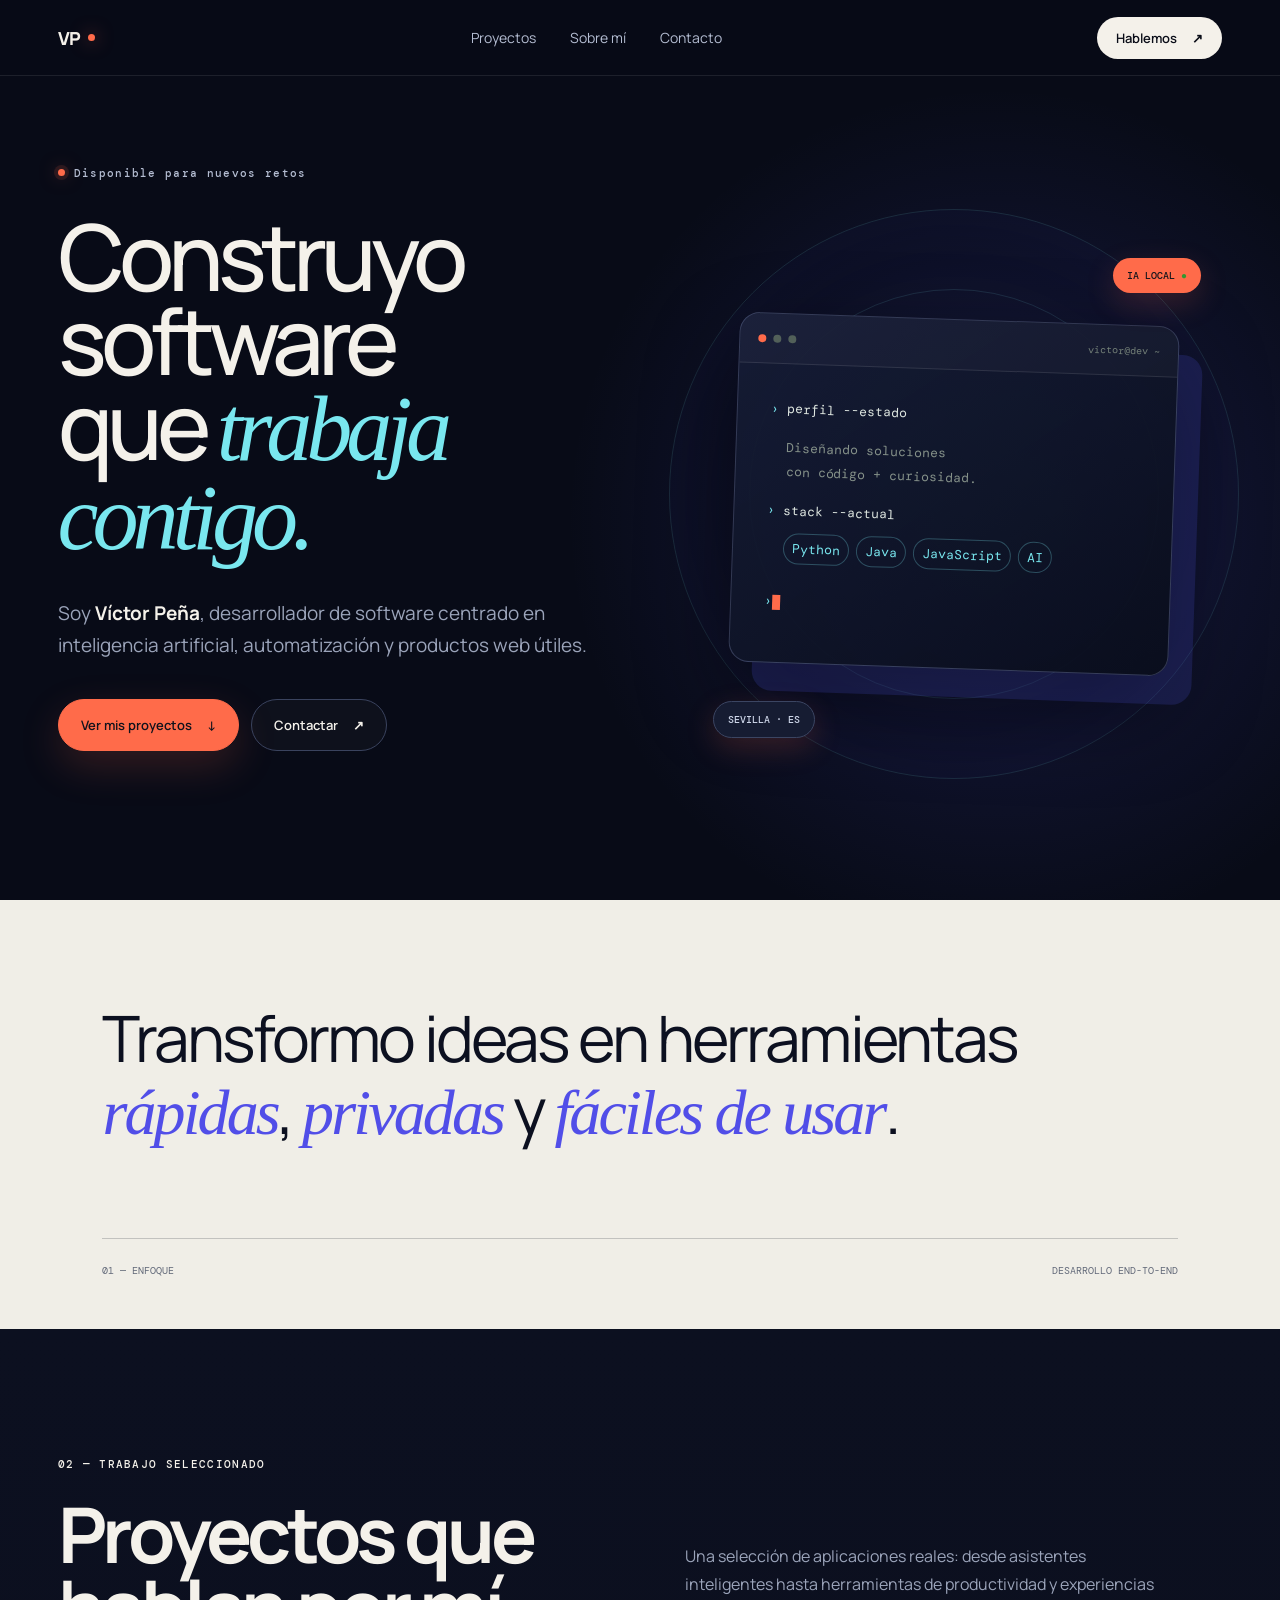
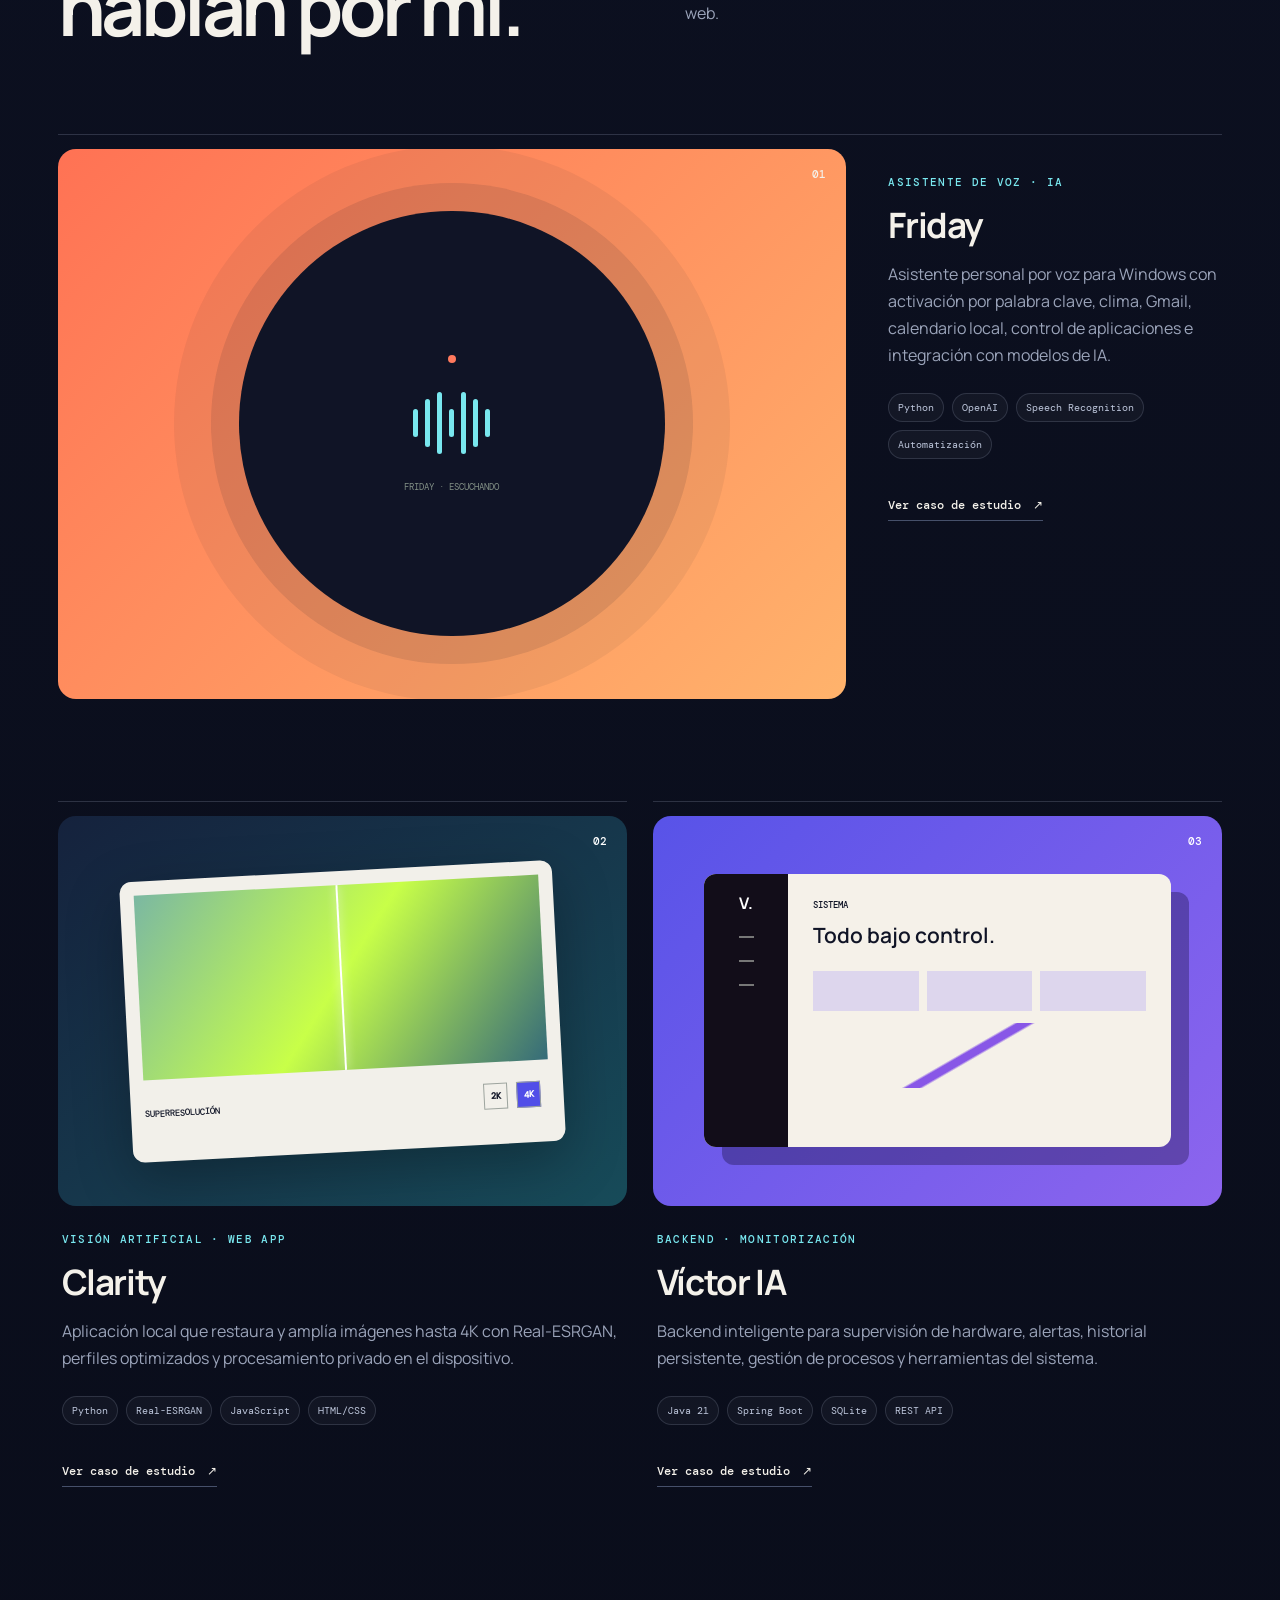
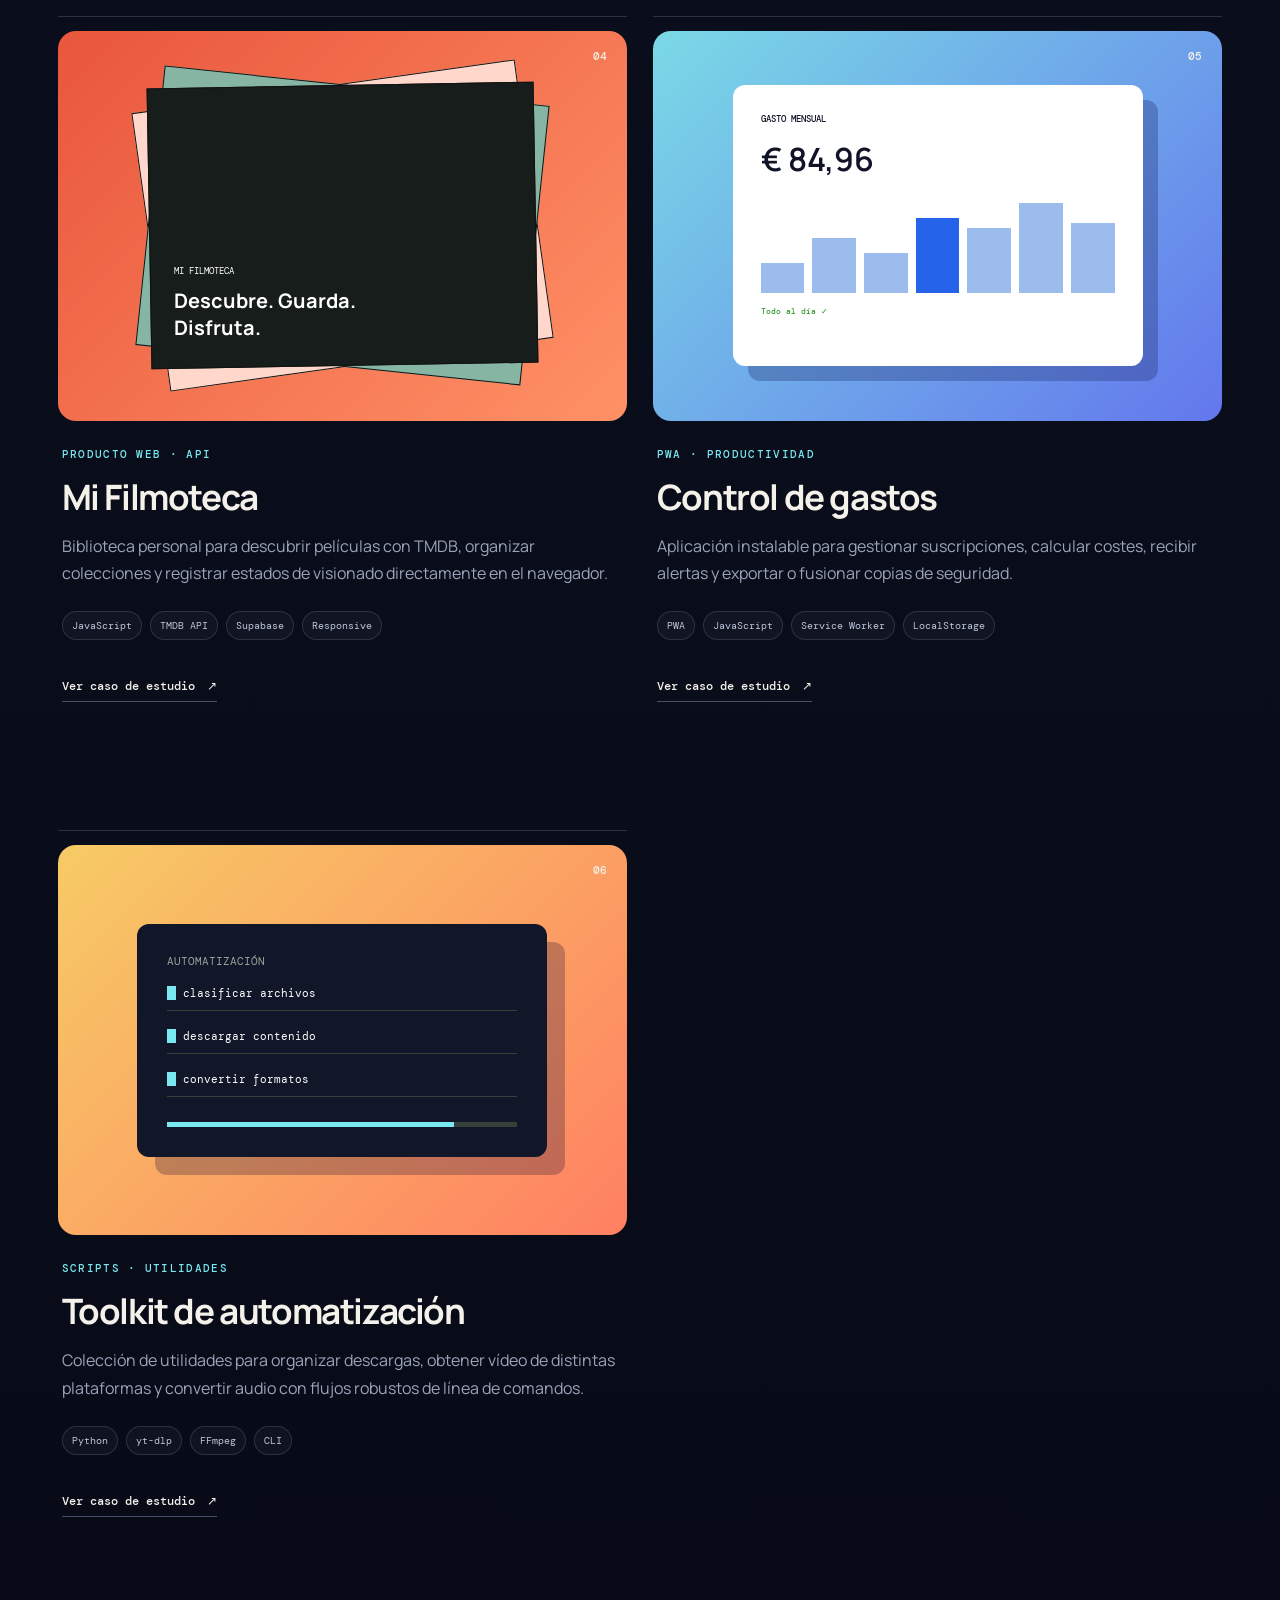
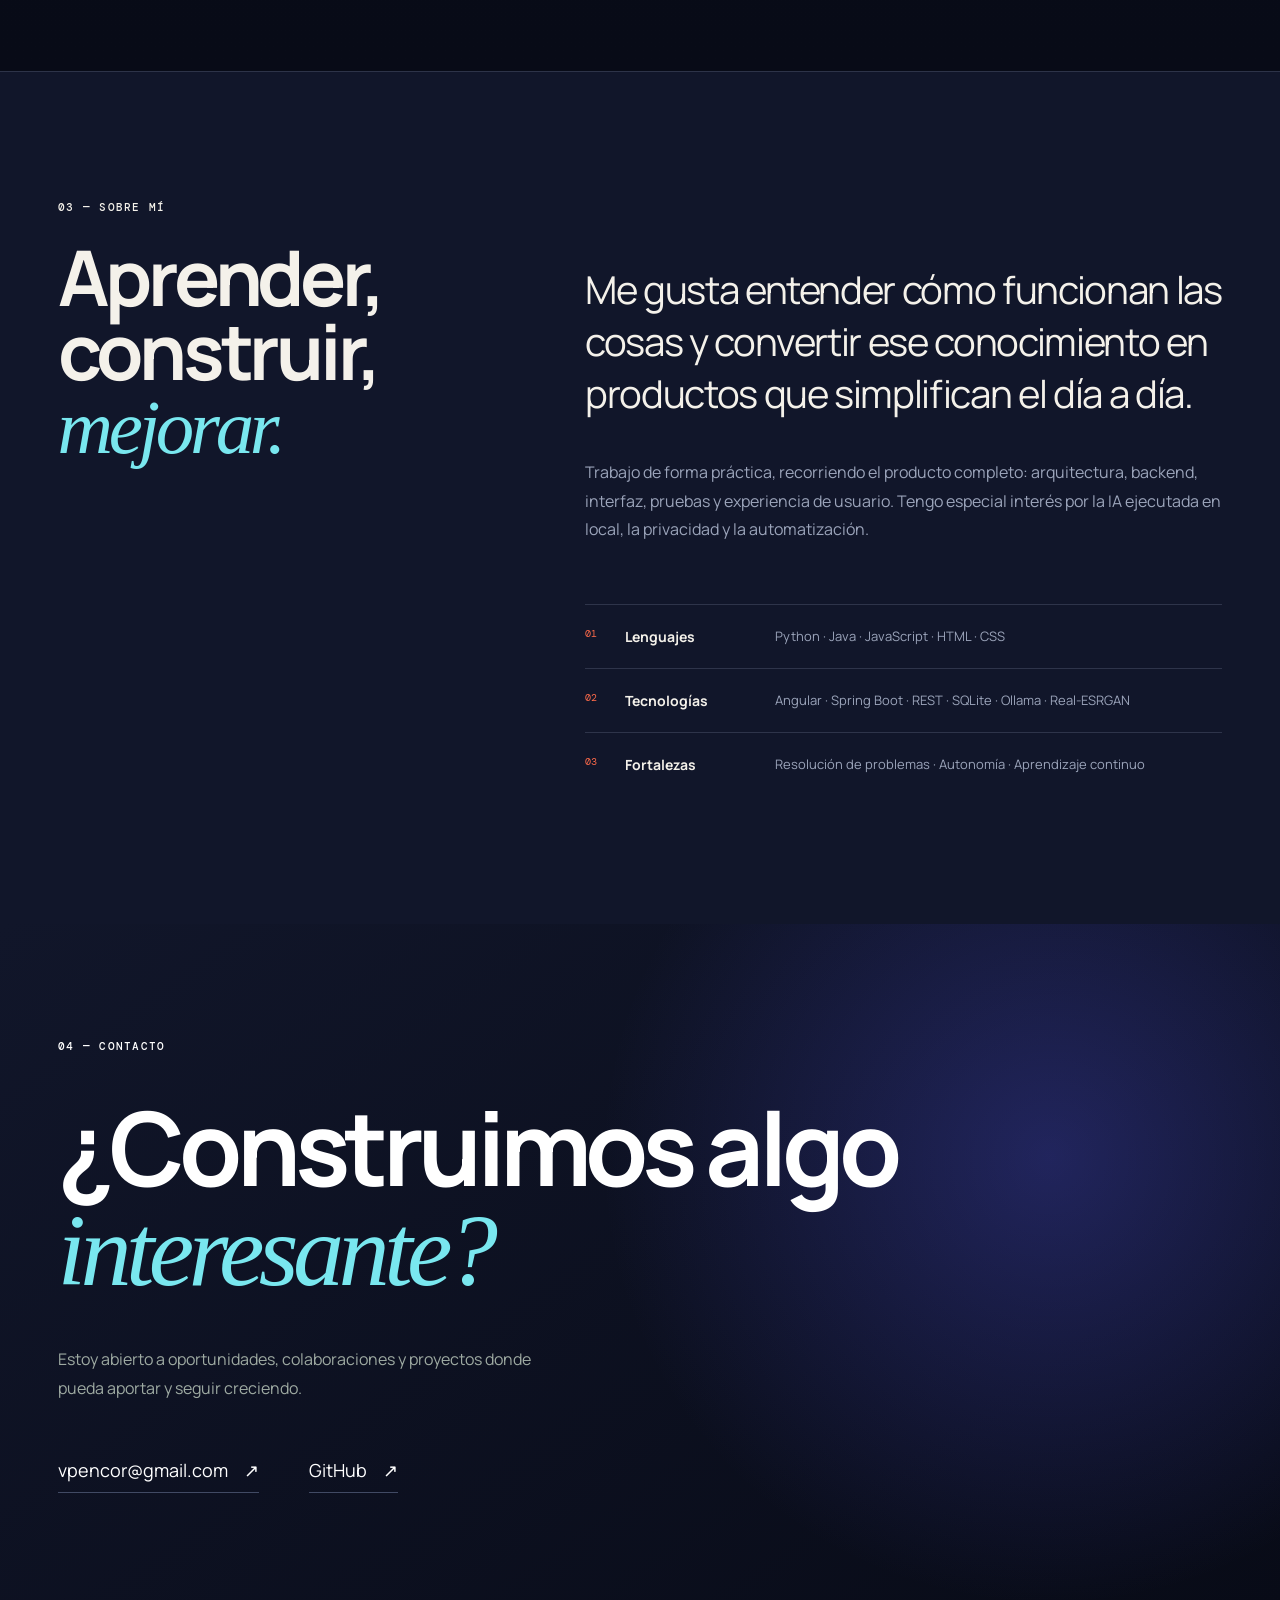
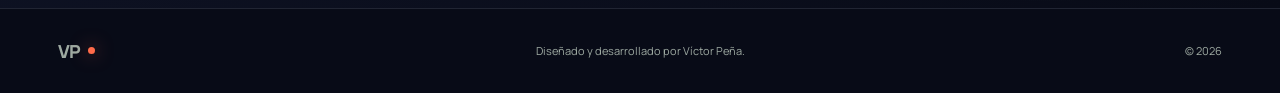
==== index.html @ dd1a26d6 "Create personal portfolio" ====
<!doctype html>
<html lang="es">
<head>
  <meta charset="UTF-8">
  <meta name="viewport" content="width=device-width, initial-scale=1.0">
  <meta name="description" content="Portfolio de Víctor José Peña Cordero, desarrollador de software especializado en IA local, automatización y aplicaciones web.">
  <meta name="theme-color" content="#08110d">
  <meta property="og:title" content="Víctor Peña — Desarrollador de software">
  <meta property="og:description" content="IA local, automatización y experiencias web construidas para resolver problemas reales.">
  <meta property="og:type" content="website">
  <title>Víctor Peña — Desarrollador de software</title>
  <link rel="preconnect" href="https://fonts.googleapis.com">
  <link rel="preconnect" href="https://fonts.gstatic.com" crossorigin>
  <link href="https://fonts.googleapis.com/css2?family=DM+Mono:wght@400;500&family=Manrope:wght@400;500;600;700&display=swap" rel="stylesheet">
  <link rel="stylesheet" href="styles.css">
  <link rel="stylesheet" href="dark.css">
  <script src="script.js" defer></script>
</head>
<body>
  <a class="skip-link" href="#contenido">Saltar al contenido</a>
  <header class="site-header">
    <a class="brand" href="#inicio" aria-label="Ir al inicio"><span>VP</span><i></i></a>
    <nav aria-label="Navegación principal">
      <a href="#proyectos">Proyectos</a>
      <a href="#sobre-mi">Sobre mí</a>
      <a href="#contacto">Contacto</a>
    </nav>
    <a class="header-cta" href="#contacto">Hablemos <span>↗</span></a>
  </header>

  <main id="contenido">
    <section class="hero" id="inicio">
      <div class="hero-copy reveal">
        <p class="eyebrow"><span></span> Disponible para nuevos retos</p>
        <h1>Construyo software<br>que <em>trabaja contigo.</em></h1>
        <p class="hero-intro">Soy <strong>Víctor Peña</strong>, desarrollador de software centrado en inteligencia artificial, automatización y productos web útiles.</p>
        <div class="hero-actions">
          <a class="button button-primary" href="#proyectos">Ver mis proyectos <span>↓</span></a>
          <a class="button button-ghost" href="mailto:vpencor@gmail.com">Contactar <span>↗</span></a>
        </div>
      </div>
      <div class="hero-visual reveal" aria-hidden="true">
        <div class="orbit orbit-one"></div><div class="orbit orbit-two"></div>
        <div class="terminal-card">
          <div class="terminal-top"><span></span><span></span><span></span><b>victor@dev ~</b></div>
          <div class="terminal-body">
            <p><i>›</i> perfil --estado</p>
            <p class="response">Diseñando soluciones<br>con código + curiosidad.</p>
            <p><i>›</i> stack --actual</p>
            <div class="code-tags"><span>Python</span><span>Java</span><span>JavaScript</span><span>AI</span></div>
            <p class="cursor-line"><i>›</i><span class="cursor"></span></p>
          </div>
        </div>
        <div class="floating-label label-top">IA LOCAL <span>●</span></div>
        <div class="floating-label label-bottom">SEVILLA · ES</div>
      </div>
    </section>

    <section class="statement reveal" aria-label="Especialidades">
      <p>Transformo ideas en herramientas <span>rápidas</span>, <span>privadas</span> y <span>fáciles de usar</span>.</p>
      <div class="statement-meta"><span>01 — ENFOQUE</span><span>DESARROLLO END-TO-END</span></div>
    </section>

    <section class="projects-section" id="proyectos">
      <div class="section-heading reveal">
        <div><p class="section-number">02 — TRABAJO SELECCIONADO</p><h2>Proyectos que<br>hablan por mí.</h2></div>
        <p>Una selección de aplicaciones reales: desde asistentes inteligentes hasta herramientas de productividad y experiencias web.</p>
      </div>

      <div class="projects-grid">
        <article class="project project-featured reveal">
          <div class="project-art art-friday">
            <div class="voice-shell"><span class="voice-dot"></span><div class="wave"><i></i><i></i><i></i><i></i><i></i><i></i><i></i></div><small>FRIDAY · ESCUCHANDO</small></div>
            <span class="art-index">01</span>
          </div>
          <div class="project-content">
            <p class="project-type">ASISTENTE DE VOZ · IA</p>
            <h3>Friday</h3>
            <p>Asistente personal por voz para Windows con activación por palabra clave, clima, Gmail, calendario local, control de aplicaciones e integración con modelos de IA.</p>
            <ul class="tags"><li>Python</li><li>OpenAI</li><li>Speech Recognition</li><li>Automatización</li></ul>
            <a class="project-link" href="proyecto.html?id=friday">Ver caso de estudio <span>↗</span></a>
          </div>
        </article>

        <article class="project reveal">
          <div class="project-art art-clarity"><div class="clarity-card"><div class="clarity-image"></div><div class="clarity-controls"><span>SUPERRESOLUCIÓN</span><b>2K</b><b class="active">4K</b><i></i></div></div><span class="art-index">02</span></div>
          <div class="project-content"><p class="project-type">VISIÓN ARTIFICIAL · WEB APP</p><h3>Clarity</h3><p>Aplicación local que restaura y amplía imágenes hasta 4K con Real-ESRGAN, perfiles optimizados y procesamiento privado en el dispositivo.</p><ul class="tags"><li>Python</li><li>Real-ESRGAN</li><li>JavaScript</li><li>HTML/CSS</li></ul><a class="project-link" href="proyecto.html?id=clarity">Ver caso de estudio <span>↗</span></a></div>
        </article>

        <article class="project reveal">
          <div class="project-art art-victor"><div class="dashboard"><aside><b>V.</b><i></i><i></i><i></i></aside><div><span>SISTEMA</span><h4>Todo bajo control.</h4><div class="metric-row"><i></i><i></i><i></i></div><div class="chart"></div></div></div><span class="art-index">03</span></div>
          <div class="project-content"><p class="project-type">BACKEND · MONITORIZACIÓN</p><h3>Víctor IA</h3><p>Backend inteligente para supervisión de hardware, alertas, historial persistente, gestión de procesos y herramientas del sistema.</p><ul class="tags"><li>Java 21</li><li>Spring Boot</li><li>SQLite</li><li>REST API</li></ul><a class="project-link" href="proyecto.html?id=victor-ia">Ver caso de estudio <span>↗</span></a></div>
        </article>

        <article class="project reveal">
          <div class="project-art art-film"><div class="film-stack"><i></i><i></i><i></i><div><span>MI FILMOTECA</span><b>Descubre. Guarda.<br>Disfruta.</b></div></div><span class="art-index">04</span></div>
          <div class="project-content"><p class="project-type">PRODUCTO WEB · API</p><h3>Mi Filmoteca</h3><p>Biblioteca personal para descubrir películas con TMDB, organizar colecciones y registrar estados de visionado directamente en el navegador.</p><ul class="tags"><li>JavaScript</li><li>TMDB API</li><li>Supabase</li><li>Responsive</li></ul><a class="project-link" href="proyecto.html?id=filmoteca">Ver caso de estudio <span>↗</span></a></div>
        </article>

        <article class="project reveal">
          <div class="project-art art-gastos"><div class="finance-ui"><span>GASTO MENSUAL</span><b>€ 84,96</b><div class="bars"><i></i><i></i><i></i><i></i><i></i><i></i><i></i></div><small>Todo al día ✓</small></div><span class="art-index">05</span></div>
          <div class="project-content"><p class="project-type">PWA · PRODUCTIVIDAD</p><h3>Control de gastos</h3><p>Aplicación instalable para gestionar suscripciones, calcular costes, recibir alertas y exportar o fusionar copias de seguridad.</p><ul class="tags"><li>PWA</li><li>JavaScript</li><li>Service Worker</li><li>LocalStorage</li></ul><a class="project-link" href="proyecto.html?id=gastos">Ver caso de estudio <span>↗</span></a></div>
        </article>

        <article class="project reveal">
          <div class="project-art art-tools"><div class="tools-window"><span>AUTOMATIZACIÓN</span><p><i>✓</i> clasificar archivos</p><p><i>✓</i> descargar contenido</p><p><i>✓</i> convertir formatos</p><div class="progress"><b></b></div></div><span class="art-index">06</span></div>
          <div class="project-content"><p class="project-type">SCRIPTS · UTILIDADES</p><h3>Toolkit de automatización</h3><p>Colección de utilidades para organizar descargas, obtener vídeo de distintas plataformas y convertir audio con flujos robustos de línea de comandos.</p><ul class="tags"><li>Python</li><li>yt-dlp</li><li>FFmpeg</li><li>CLI</li></ul><a class="project-link" href="proyecto.html?id=toolkit">Ver caso de estudio <span>↗</span></a></div>
        </article>
      </div>
    </section>

    <section class="about" id="sobre-mi">
      <div class="about-title reveal"><p class="section-number">03 — SOBRE MÍ</p><h2>Aprender,<br>construir,<br><em>mejorar.</em></h2></div>
      <div class="about-copy reveal">
        <p class="large-copy">Me gusta entender cómo funcionan las cosas y convertir ese conocimiento en productos que simplifican el día a día.</p>
        <p>Trabajo de forma práctica, recorriendo el producto completo: arquitectura, backend, interfaz, pruebas y experiencia de usuario. Tengo especial interés por la IA ejecutada en local, la privacidad y la automatización.</p>
        <div class="skills">
          <div><span>01</span><b>Lenguajes</b><p>Python · Java · JavaScript · HTML · CSS</p></div>
          <div><span>02</span><b>Tecnologías</b><p>Angular · Spring Boot · REST · SQLite · Ollama · Real-ESRGAN</p></div>
          <div><span>03</span><b>Fortalezas</b><p>Resolución de problemas · Autonomía · Aprendizaje continuo</p></div>
        </div>
      </div>
    </section>

    <section class="contact reveal" id="contacto">
      <p class="section-number">04 — CONTACTO</p>
      <h2>¿Construimos algo<br><em>interesante?</em></h2>
      <p>Estoy abierto a oportunidades, colaboraciones y proyectos donde pueda aportar y seguir creciendo.</p>
      <div class="contact-links">
        <a href="mailto:vpencor@gmail.com">vpencor@gmail.com <span>↗</span></a>
        <a href="https://github.com/Victorjosecordero" target="_blank" rel="noreferrer">GitHub <span>↗</span></a>
      </div>
    </section>
  </main>

  <footer><a class="brand" href="#inicio"><span>VP</span><i></i></a><p>Diseñado y desarrollado por Víctor Peña.</p><p>© <span id="year"></span></p></footer>
</body>
</html>
---- styles.css ----
:root{--ink:#08110d;--paper:#f2f0e8;--lime:#c6ff42;--mint:#a9e8d4;--muted:#657069;--line:rgba(8,17,13,.16);--mono:"DM Mono",monospace;--sans:"Manrope",sans-serif}*{box-sizing:border-box}html{scroll-behavior:smooth}body{margin:0;background:var(--paper);color:var(--ink);font-family:var(--sans);font-size:16px}a{color:inherit;text-decoration:none}.skip-link{position:fixed;top:-60px;left:16px;background:var(--lime);padding:12px;z-index:100}.skip-link:focus{top:16px}.site-header{height:88px;display:flex;align-items:center;justify-content:space-between;padding:0 4.5vw;border-bottom:1px solid var(--line);position:relative;z-index:10}.brand{display:flex;align-items:center;gap:8px;font-weight:800;font-size:21px;letter-spacing:-1px}.brand i{width:7px;height:7px;background:var(--lime);border-radius:50%}nav{display:flex;gap:34px;font-size:14px}nav a{position:relative}nav a:after{content:"";position:absolute;left:0;bottom:-7px;width:0;height:1px;background:var(--ink);transition:.3s}nav a:hover:after{width:100%}.header-cta{border:1px solid var(--ink);padding:11px 17px;font-size:13px;font-weight:600}.header-cta span,.button span,.contact-links span{margin-left:12px}.hero{min-height:calc(100vh - 88px);display:grid;grid-template-columns:1.08fr .92fr;padding:8vw 4.5vw 6vw;overflow:hidden}.hero-copy{z-index:2}.eyebrow,.section-number,.project-type{font:500 11px var(--mono);letter-spacing:.12em}.eyebrow{display:flex;align-items:center;gap:9px}.eyebrow span{width:7px;height:7px;border-radius:50%;background:#62b341;box-shadow:0 0 0 4px rgba(98,179,65,.15)}h1,h2,h3,p{margin-top:0}.hero h1{font-size:clamp(55px,7.2vw,112px);letter-spacing:-.065em;line-height:.92;margin:34px 0 36px;font-weight:600}.hero h1 em,.about h2 em,.contact h2 em{font-family:Georgia,serif;font-weight:400}.hero-intro{max-width:580px;font-size:19px;line-height:1.7;color:#4f5b54}.hero-intro strong{color:var(--ink)}.hero-actions{display:flex;gap:12px;margin-top:38px}.button{padding:15px 20px;font-size:13px;font-weight:600;border:1px solid var(--ink);transition:.25s}.button:hover{transform:translateY(-3px)}.button-primary{background:var(--ink);color:white}.hero-visual{position:relative;min-height:520px;display:grid;place-items:center}.terminal-card{width:min(440px,88%);background:var(--ink);color:#dfe7e1;box-shadow:25px 28px 0 var(--mint);transform:rotate(2deg);z-index:2}.terminal-top{height:50px;border-bottom:1px solid #2c3831;display:flex;align-items:center;padding:0 18px;gap:7px}.terminal-top span{width:8px;height:8px;border-radius:50%;background:#526059}.terminal-top span:first-child{background:var(--lime)}.terminal-top b{font:400 10px var(--mono);color:#748078;margin-left:auto}.terminal-body{padding:33px;font:400 13px/1.8 var(--mono);min-height:285px}.terminal-body p{margin-bottom:16px}.terminal-body i{color:var(--lime);font-style:normal}.terminal-body .response{color:#859189;padding-left:17px}.code-tags{display:flex;flex-wrap:wrap;gap:7px;padding-left:17px;margin:-6px 0 26px}.code-tags span{border:1px solid #425047;padding:3px 8px;color:var(--mint)}.cursor{display:inline-block;width:8px;height:15px;background:var(--lime);vertical-align:middle;animation:blink 1s step-end infinite}.orbit{position:absolute;border:1px solid rgba(8,17,13,.12);border-radius:50%}.orbit-one{width:570px;height:570px}.orbit-two{width:410px;height:410px}.floating-label{position:absolute;background:var(--lime);font:500 10px var(--mono);padding:11px 14px;z-index:3}.label-top{right:4%;top:14%}.label-top span{color:#329830}.label-bottom{left:5%;bottom:13%;background:white;border:1px solid var(--ink)}@keyframes blink{50%{opacity:0}}.statement{background:var(--ink);color:white;padding:8vw 8vw 4vw}.statement>p{font-size:clamp(35px,5vw,76px);line-height:1.12;letter-spacing:-.045em;max-width:1200px}.statement>p span{color:var(--lime);font-family:Georgia,serif;font-style:italic}.statement-meta{display:flex;justify-content:space-between;border-top:1px solid #344039;padding-top:25px;margin-top:7vw;font:400 10px var(--mono);color:#839087}.projects-section{padding:10vw 4.5vw}.section-heading{display:grid;grid-template-columns:1fr 1fr;gap:7vw;align-items:end;margin-bottom:7vw}.section-heading h2,.about h2,.contact h2{font-size:clamp(44px,6vw,86px);line-height:.96;letter-spacing:-.055em;margin:26px 0 0}.section-heading>p{color:var(--muted);line-height:1.8;max-width:480px}.projects-grid{display:grid;grid-template-columns:1fr 1fr;gap:8vw 2vw}.project{border-top:1px solid var(--ink);padding-top:14px}.project-featured{grid-column:1/-1;display:grid;grid-template-columns:1.4fr .6fr;gap:3vw}.project-art{height:390px;position:relative;display:grid;place-items:center;overflow:hidden}.project-featured .project-art{height:550px}.art-index{position:absolute;top:18px;right:20px;font:500 11px var(--mono)}.project-content{padding:26px 4px}.project-content h3{font-size:35px;letter-spacing:-.04em;margin:12px 0}.project-content>p:not(.project-type){color:var(--muted);line-height:1.7;max-width:620px}.tags{list-style:none;padding:0;display:flex;flex-wrap:wrap;gap:8px;margin-top:24px}.tags li{font:400 10px var(--mono);border:1px solid var(--line);padding:7px 9px}.art-friday{background:#c8ff48}.voice-shell{width:54%;aspect-ratio:1;background:#0c1510;border-radius:50%;display:flex;align-items:center;justify-content:center;flex-direction:column;color:white;box-shadow:0 0 0 28px rgba(8,17,13,.09),0 0 0 65px rgba(8,17,13,.05)}.voice-dot{width:8px;height:8px;background:var(--lime);border-radius:50%;margin-bottom:28px}.wave{display:flex;gap:7px;align-items:center;height:65px}.wave i{width:5px;background:var(--mint);border-radius:6px;height:28px}.wave i:nth-child(2),.wave i:nth-child(6){height:48px}.wave i:nth-child(3),.wave i:nth-child(5){height:62px}.voice-shell small{font:400 9px var(--mono);margin-top:25px;color:#829086}.art-clarity{background:#17242c}.clarity-card{width:76%;height:72%;background:#e9e8df;padding:14px;transform:rotate(-3deg)}.clarity-image{height:73%;background:linear-gradient(125deg,#7bb8a2,#c8ff48 50%,#356b79);position:relative}.clarity-image:after{content:"";position:absolute;left:50%;height:100%;border-left:2px solid white;box-shadow:0 0 10px #fff}.clarity-controls{height:27%;display:flex;align-items:center;gap:9px;font:500 9px var(--mono)}.clarity-controls span{margin-right:auto}.clarity-controls b{border:1px solid #9da49e;padding:6px}.clarity-controls .active{background:var(--ink);color:white}.art-clarity .art-index,.art-victor .art-index{color:white}.art-victor{background:#8857e7}.dashboard{display:flex;width:82%;height:70%;background:#f5f1e9;box-shadow:18px 18px 0 #1a102b}.dashboard aside{width:18%;background:#120d19;color:white;padding:18px;display:flex;align-items:center;flex-direction:column;gap:22px}.dashboard aside i{width:15px;height:2px;background:#777}.dashboard>div{padding:25px;width:82%;font:500 9px var(--mono)}.dashboard h4{font:600 21px var(--sans);margin:10px 0 22px}.metric-row{display:flex;gap:8px}.metric-row i{height:40px;flex:1;background:#ddd6ed}.chart{height:65px;margin-top:12px;background:linear-gradient(150deg,transparent 45%,#8857e7 46%,#8857e7 49%,transparent 50%)}.art-film{background:#ee683e}.film-stack{width:68%;height:72%;position:relative}.film-stack>i{position:absolute;inset:0;border:1px solid #111;background:#ffd8cb;transform:rotate(-8deg)}.film-stack>i:nth-child(2){transform:rotate(6deg);background:#87b5a3}.film-stack>i:nth-child(3){transform:rotate(-1deg);background:#171d1a}.film-stack>div{position:absolute;inset:0;display:flex;justify-content:flex-end;flex-direction:column;color:white;padding:25px}.film-stack span{font:400 9px var(--mono)}.film-stack b{font-size:20px;margin-top:10px}.art-gastos{background:#a7d8ff}.finance-ui{width:72%;height:72%;background:white;padding:28px;box-shadow:15px 15px 0 #2563eb;font:500 9px var(--mono)}.finance-ui>b{display:block;font:600 32px var(--sans);margin:12px 0}.bars{height:100px;display:flex;align-items:flex-end;gap:8px;margin:12px 0}.bars i{flex:1;background:#9bbcec;height:30%}.bars i:nth-child(2){height:55%}.bars i:nth-child(3){height:40%}.bars i:nth-child(4){height:75%;background:#2563eb}.bars i:nth-child(5){height:65%}.bars i:nth-child(6){height:90%}.bars i:nth-child(7){height:70%}.finance-ui small{color:#329830}.art-tools{background:#f2d971}.tools-window{width:72%;background:#101713;color:white;padding:30px;box-shadow:18px 18px 0 rgba(8,17,13,.18);font:400 11px var(--mono)}.tools-window>span{color:#98a49c}.tools-window p{padding-bottom:10px;border-bottom:1px solid #354139;margin-top:18px}.tools-window i{color:var(--lime);font-style:normal}.progress{height:5px;background:#364038;margin-top:25px}.progress b{display:block;width:82%;height:100%;background:var(--lime)}.about{background:#d9e1d5;padding:10vw 4.5vw;display:grid;grid-template-columns:.8fr 1.2fr;gap:8vw}.about-copy{padding-top:5vw}.large-copy{font-size:clamp(25px,3vw,42px);line-height:1.35;letter-spacing:-.035em}.about-copy>p:nth-child(2){color:var(--muted);line-height:1.8}.skills{margin-top:60px}.skills>div{display:grid;grid-template-columns:40px 150px 1fr;padding:22px 0;border-top:1px solid rgba(8,17,13,.22);align-items:start}.skills span{font:400 10px var(--mono)}.skills b{font-size:14px}.skills p{font-size:13px;color:var(--muted);margin:0}.contact{background:var(--ink);color:white;padding:9vw 4.5vw}.contact h2{font-size:clamp(52px,8vw,118px);margin:45px 0}.contact>p:nth-of-type(2){color:#9eaaa2;max-width:520px;line-height:1.8}.contact-links{display:flex;gap:50px;margin-top:55px}.contact-links a{font-size:18px;border-bottom:1px solid #617068;padding-bottom:10px}.contact-links a:hover{color:var(--lime);border-color:var(--lime)}footer{background:var(--ink);color:#9eaaa2;border-top:1px solid #2d3932;display:flex;justify-content:space-between;align-items:center;padding:30px 4.5%;font-size:11px}footer p{margin:0}.reveal{opacity:0;transform:translateY(28px);transition:opacity .7s ease,transform .7s ease}.reveal.visible{opacity:1;transform:none}@media(prefers-reduced-motion:reduce){html{scroll-behavior:auto}.reveal{opacity:1;transform:none;transition:none}.cursor{animation:none}}@media(max-width:850px){.site-header{height:72px}.site-header nav{display:none}.hero{grid-template-columns:1fr;padding-top:14vw}.hero-visual{min-height:460px}.project-featured{display:block}.project-featured .project-art,.project-art{height:390px}.section-heading,.about{grid-template-columns:1fr}.projects-grid{gap-top:60px}.about-copy{padding-top:0}}@media(max-width:600px){.site-header{padding:0 20px}.header-cta{padding:9px 12px}.hero,.projects-section,.about,.contact{padding-left:20px;padding-right:20px}.hero{padding-top:70px}.hero h1{font-size:53px}.hero-intro{font-size:16px}.hero-actions{flex-direction:column}.button{text-align:center}.hero-visual{min-height:380px}.terminal-card{width:90%;box-shadow:14px 15px 0 var(--mint)}.terminal-body{padding:23px}.orbit-one{width:390px;height:390px}.orbit-two{width:290px;height:290px}.statement{padding:80px 20px 35px}.statement-meta{gap:20px}.section-heading{margin-bottom:70px}.projects-grid{grid-template-columns:1fr;gap:65px}.project-featured{grid-column:auto}.project-art,.project-featured .project-art{height:330px}.voice-shell{width:64%}.project-content h3{font-size:30px}.skills>div{grid-template-columns:30px 1fr}.skills p{grid-column:2;margin-top:8px}.contact-links{flex-direction:column;gap:24px}.contact-links a{font-size:15px}footer{gap:20px;align-items:flex-end}footer p:nth-of-type(1){display:none}}
---- dark.css ----
/* Dirección visual: editorial tecnológica / azul noche */
:root {
  --ink: #f4f1ea;
  --paper: #080b17;
  --surface: #101528;
  --lime: #ff6b4a;
  --mint: #79e7ef;
  --muted: #9ba4ba;
  --line: rgba(213, 222, 255, .14);
  color-scheme: dark;
}

html { background: var(--paper); }

body {
  background:
    radial-gradient(circle at 78% 8%, rgba(89, 92, 255, .19), transparent 27rem),
    radial-gradient(circle at 8% 37%, rgba(121, 231, 239, .07), transparent 24rem),
    var(--paper);
}

.skip-link { background: var(--lime); color: #11131d; }

.site-header {
  position: sticky;
  top: 0;
  height: 76px;
  background: rgba(8, 11, 23, .76);
  border-color: rgba(255, 255, 255, .09);
  backdrop-filter: blur(22px);
  -webkit-backdrop-filter: blur(22px);
}

.brand span { font-size: 18px; letter-spacing: -.04em; }
.brand i { background: var(--lime); box-shadow: 0 0 18px rgba(255, 107, 74, .7); }
nav { color: #b4bdd2; }
nav a { transition: color .25s; }
nav a:hover { color: #fff; }
nav a::after { background: var(--lime); }

.header-cta {
  border: 0;
  border-radius: 999px;
  padding: 12px 19px;
  background: #f4f1ea;
  color: #0a0d18;
  transition: transform .25s, background .25s;
}
.header-cta:hover { background: var(--mint); transform: translateY(-2px); }

.hero { min-height: calc(100vh - 76px); padding-top: 7vw; }
.eyebrow { color: #b4bdd2; }
.eyebrow span { background: var(--lime); box-shadow: 0 0 0 4px rgba(255,107,74,.12), 0 0 18px rgba(255,107,74,.55); }
.hero h1 { font-weight: 500; }
.hero h1 em, .about h2 em, .contact h2 em { color: var(--mint); }
.hero-intro, .section-heading > p, .project-content > p:not(.project-type), .about-copy > p:nth-child(2), .skills p { color: var(--muted); }

.button { border-radius: 999px; padding: 16px 22px; transition: transform .25s, background .25s, border-color .25s; }
.button-primary { background: var(--lime); border-color: var(--lime); color: #10121c; box-shadow: 0 15px 42px rgba(255,107,74,.18); }
.button-primary:hover { background: #ff866b; }
.button-ghost { border-color: #3a435e; background: rgba(255,255,255,.025); }
.button-ghost:hover { border-color: var(--mint); color: var(--mint); }

.terminal-card {
  border: 1px solid rgba(185, 199, 255, .22);
  border-radius: 20px;
  background: linear-gradient(145deg, rgba(22,29,54,.95), rgba(10,14,29,.97));
  box-shadow: 24px 28px 0 rgba(89,92,255,.16), 0 35px 90px rgba(0,0,0,.48);
  transform: rotate(2deg);
  overflow: hidden;
}
.terminal-top { background: rgba(255,255,255,.025); border-color: rgba(255,255,255,.1); }
.terminal-top span:first-child, .cursor { background: var(--lime); }
.terminal-body i { color: var(--mint); }
.code-tags span { color: var(--mint); border-color: rgba(121,231,239,.28); border-radius: 999px; }
.orbit { border-color: rgba(121,231,239,.13); }
.orbit-one { box-shadow: inset 0 0 90px rgba(89,92,255,.05); }
.floating-label { border-radius: 999px; background: var(--lime); color: #14151c; box-shadow: 0 10px 30px rgba(255,107,74,.18); }
.label-bottom { background: #161c32; color: #cdd5e8; border-color: #3b4562; }

.statement {
  background: #f0eee7;
  color: #0c1020;
  border: 0;
}
.statement > p span { color: #514ee8; }
.statement-meta { color: #626979; border-color: rgba(12,16,32,.2); }

.projects-section { background: linear-gradient(180deg, #0c1020, #080b17); }
.project { border-color: rgba(213,222,255,.17); transition: transform .35s, border-color .35s; }
.project:hover { transform: translateY(-8px); border-color: var(--mint); }
.project-art { border-radius: 18px; }
.project-type { color: var(--mint); }
.tags li { color: #bec7dc; background: rgba(255,255,255,.035); border-color: rgba(213,222,255,.14); border-radius: 999px; }

.art-friday { background: linear-gradient(135deg, #ff7254, #ffb36c); }
.voice-shell { background: #101426; box-shadow: 0 0 0 28px rgba(16,20,38,.10), 0 0 0 65px rgba(16,20,38,.055); }
.voice-dot { background: #ff795d; }
.wave i { background: var(--mint); }
.art-clarity { background: linear-gradient(145deg, #15223d, #174b59); }
.clarity-card { border-radius: 12px; background: #f2f0ea; color: #101426; box-shadow: 0 18px 55px rgba(0,0,0,.28); }
.clarity-controls .active { background: #514ee8; }
.art-victor { background: linear-gradient(135deg, #5853e8, #8d65ee); }
.dashboard { border-radius: 12px; overflow: hidden; box-shadow: 18px 18px 0 rgba(22,12,55,.35); color: #101426; }
.art-film { background: linear-gradient(135deg, #e9563c, #ff9166); }
.art-gastos { background: linear-gradient(135deg, #7ad9e6, #6377ed); }
.finance-ui { border-radius: 12px; color: #101426; box-shadow: 15px 15px 0 rgba(23,38,100,.3); }
.art-tools { background: linear-gradient(135deg, #f7cb65, #ff8062); }
.tools-window { border-radius: 12px; background: #111628; box-shadow: 18px 18px 0 rgba(34,21,55,.28); }
.tools-window i, .progress b { color: var(--mint); background: var(--mint); }

.about { background: #11162a; border-top: 1px solid var(--line); }
.skills > div { border-color: rgba(213,222,255,.15); }
.skills span { color: var(--lime); }

.contact {
  background:
    radial-gradient(circle at 82% 34%, rgba(89,92,255,.28), transparent 28rem),
    linear-gradient(145deg, #11162a, #080b17);
}
.contact-links a { border-color: #414a64; transition: color .25s, border-color .25s; }
.contact-links a:hover { color: var(--mint); border-color: var(--mint); }
footer { background: #080b17; border-color: rgba(213,222,255,.12); }

@media (max-width: 600px) {
  .terminal-card { border-radius: 15px; box-shadow: 14px 15px 0 rgba(89,92,255,.17), 0 25px 60px rgba(0,0,0,.5); }
  .project-art { border-radius: 13px; }
}

.project-link{display:inline-flex;align-items:center;gap:12px;margin-top:22px;padding-bottom:7px;border-bottom:1px solid #46506a;font:500 12px var(--mono);color:#f4f1ea;transition:color .25s,border-color .25s}.project-link:hover{color:var(--mint);border-color:var(--mint)}.project-link span{transition:transform .25s}.project-link:hover span{transform:translate(3px,-3px)}
.case-page{background:#080b17}.case-header{position:relative}.back-link{font:500 12px var(--mono);color:#aeb8ce}.case{--case-accent:#ff6b4a}.case.cyan{--case-accent:#79e7ef}.case.violet{--case-accent:#8d65ee}.case.gold{--case-accent:#f7cb65}.case-hero{min-height:74vh;display:flex;flex-direction:column;justify-content:flex-end;padding:9vw 7vw 7vw;background:radial-gradient(circle at 78% 25%,color-mix(in srgb,var(--case-accent) 27%,transparent),transparent 27rem)}.case-hero .project-type{color:var(--case-accent)}.case-hero h1{font-size:clamp(76px,14vw,210px);font-weight:500;line-height:.8;letter-spacing:-.075em;margin:28px 0 45px}.case-lead{max-width:760px;font-size:clamp(20px,2.4vw,34px);line-height:1.4;color:#c4ccdc}.case-tags{display:flex;flex-wrap:wrap;gap:8px;margin-top:25px}.case-tags span{padding:8px 12px;border:1px solid #39435d;border-radius:999px;font:400 10px var(--mono);color:#b9c2d5}.case-marquee{overflow:hidden;padding:22px 0;background:var(--case-accent);color:#0a0d18;white-space:nowrap}.case-marquee span{font:500 14px var(--mono);letter-spacing:.12em;word-spacing:2em}.case-intro{display:grid;grid-template-columns:1fr 3fr;gap:5vw;padding:9vw 7vw;border-bottom:1px solid var(--line)}.case-intro>p:last-child{font-size:clamp(27px,4vw,55px);line-height:1.25;letter-spacing:-.04em}.case-label{font:500 10px var(--mono);letter-spacing:.14em;color:var(--case-accent)}.case-columns{display:grid;grid-template-columns:1fr 1fr;gap:2px;background:var(--line)}.case-columns>div{padding:8vw 7vw;background:#0d1120}.case-columns h2{font-size:clamp(28px,3vw,44px);line-height:1.12;letter-spacing:-.04em;margin:30px 0}.case-columns div>p:last-child{color:var(--muted);line-height:1.85}.case-features{display:grid;grid-template-columns:1fr 1fr;gap:8vw;padding:9vw 7vw;background:#f0eee7;color:#0c1020}.case-features h2{font-size:clamp(45px,6vw,82px);letter-spacing:-.055em}.case-features ol{list-style:none;padding:0;margin:0}.case-features li{display:flex;gap:18px;padding:22px 0;border-top:1px solid rgba(12,16,32,.2);font-size:17px}.case-features li span{color:#514ee8}.case-learning{padding:10vw 12vw;background:linear-gradient(135deg,#171d35,#0b0f1e)}.case-learning blockquote{max-width:1000px;margin:40px 0 0;font-family:Georgia,serif;font-size:clamp(32px,5vw,70px);line-height:1.2;color:#e9e7e1}.case-navigation{display:flex;justify-content:space-between;padding:35px 7vw;background:#080b17}.case-navigation a{font:500 12px var(--mono);color:#c5cddd}.case-navigation a:hover{color:var(--case-accent)}
@media(max-width:700px){.back-link{display:none}.case-hero{min-height:65vh;padding:90px 20px 55px}.case-hero h1{font-size:72px;margin-bottom:30px}.case-intro,.case-columns,.case-features{grid-template-columns:1fr}.case-intro,.case-features{padding:70px 20px}.case-columns>div{padding:70px 20px}.case-learning{padding:80px 20px}.case-navigation{padding:28px 20px;gap:25px}.case-navigation a{text-align:right}.case-navigation a:first-child{text-align:left}}
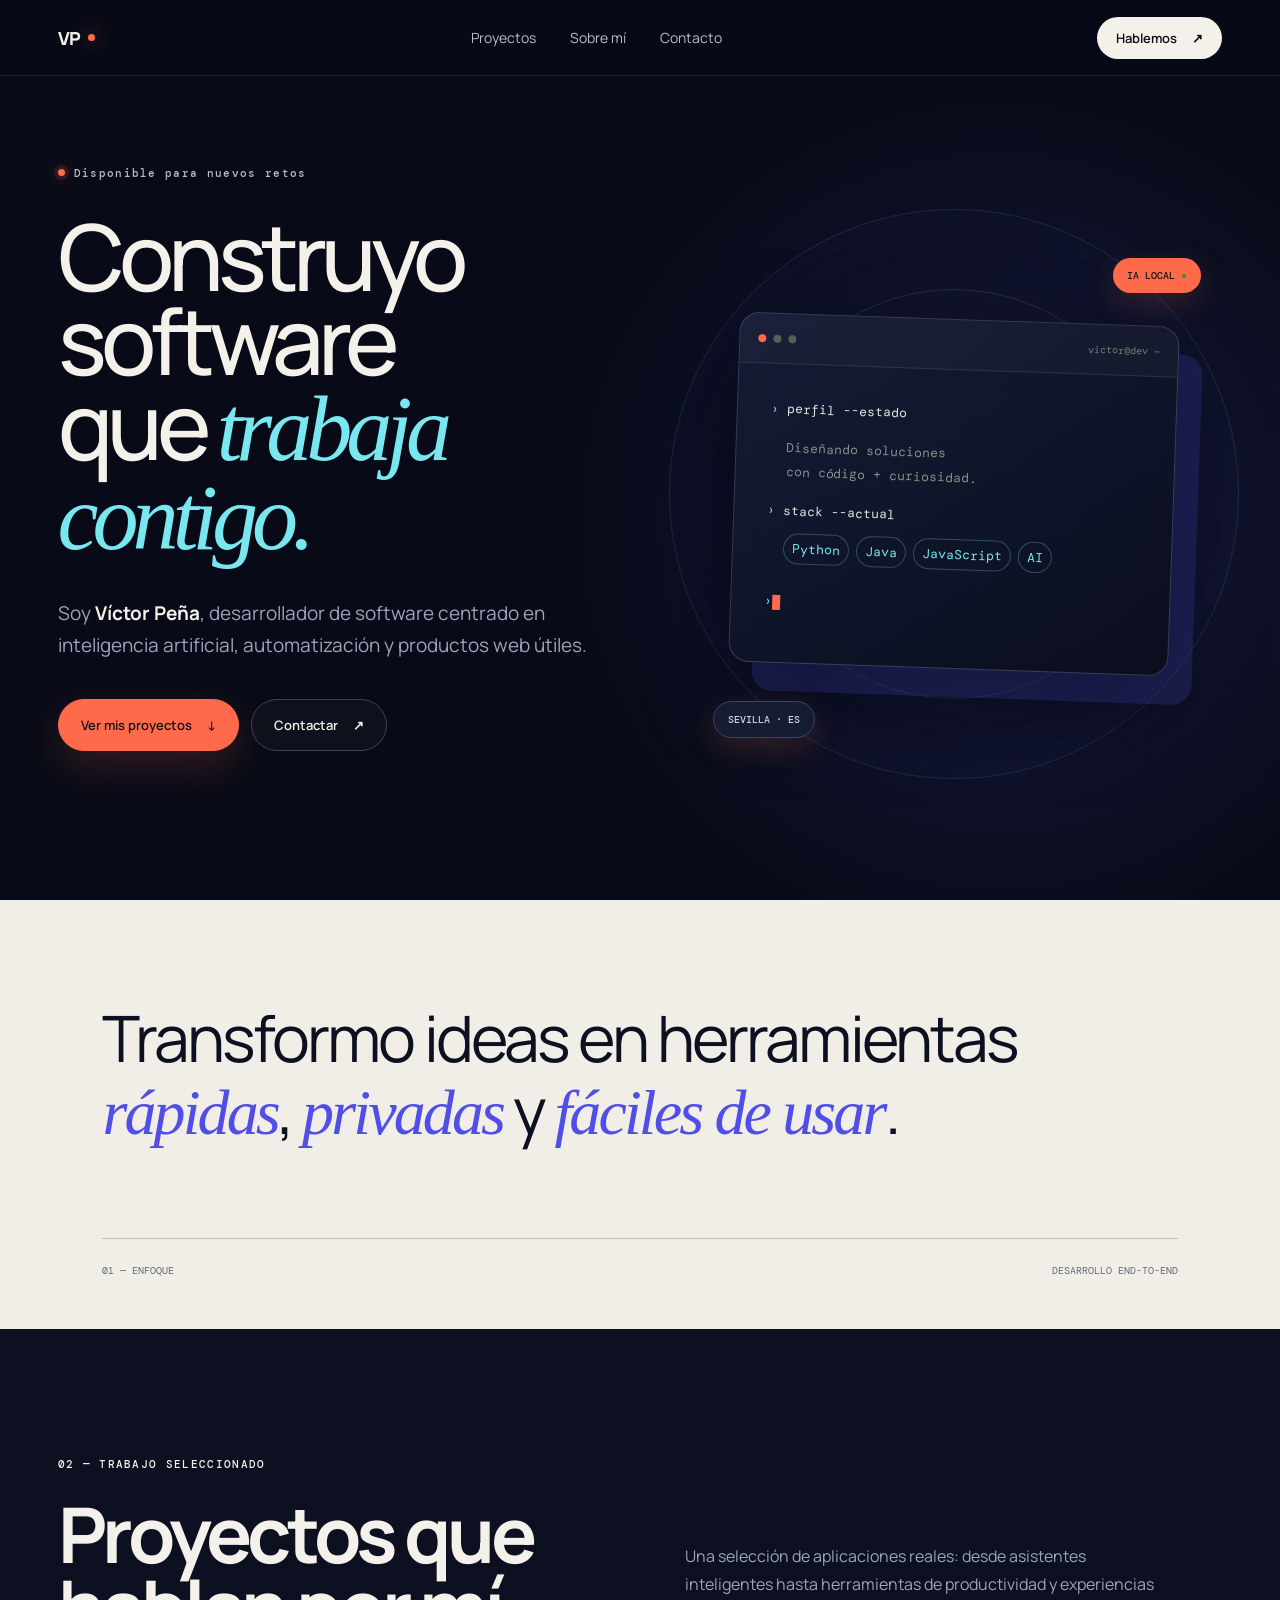
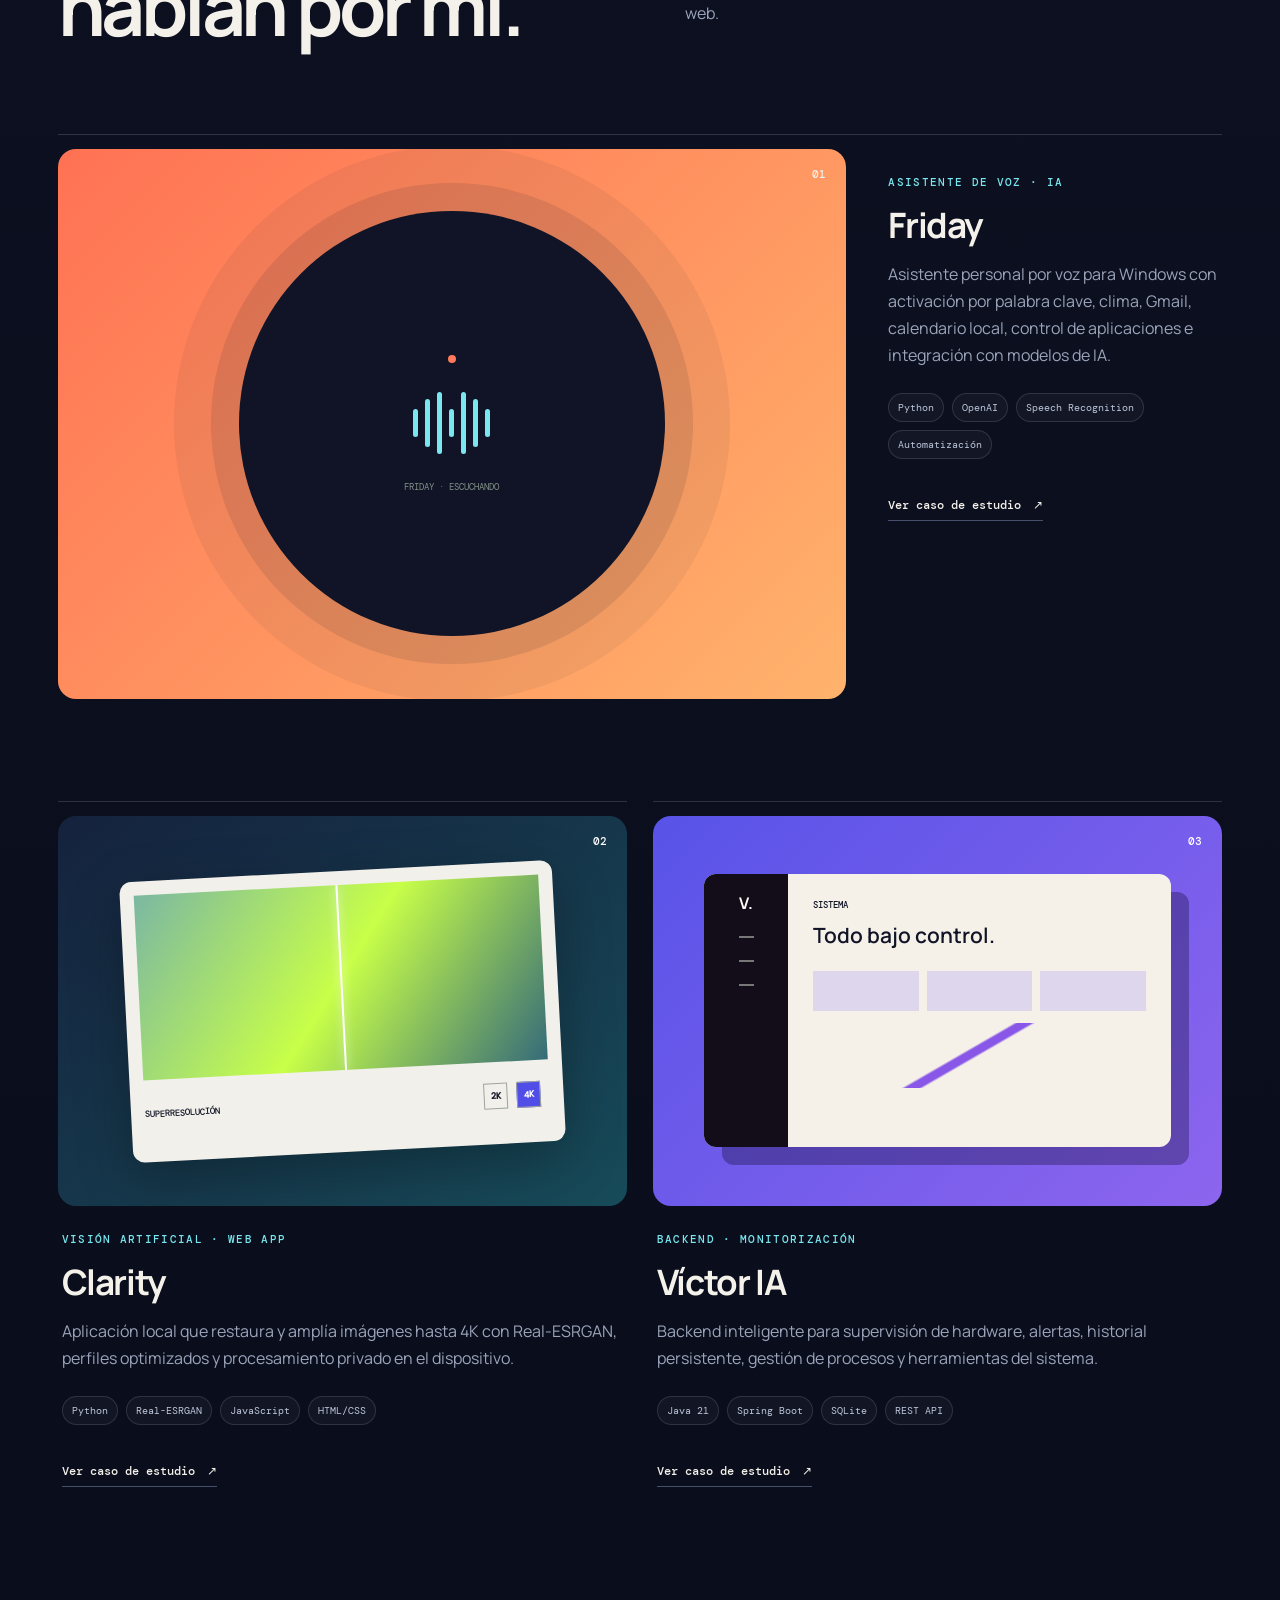
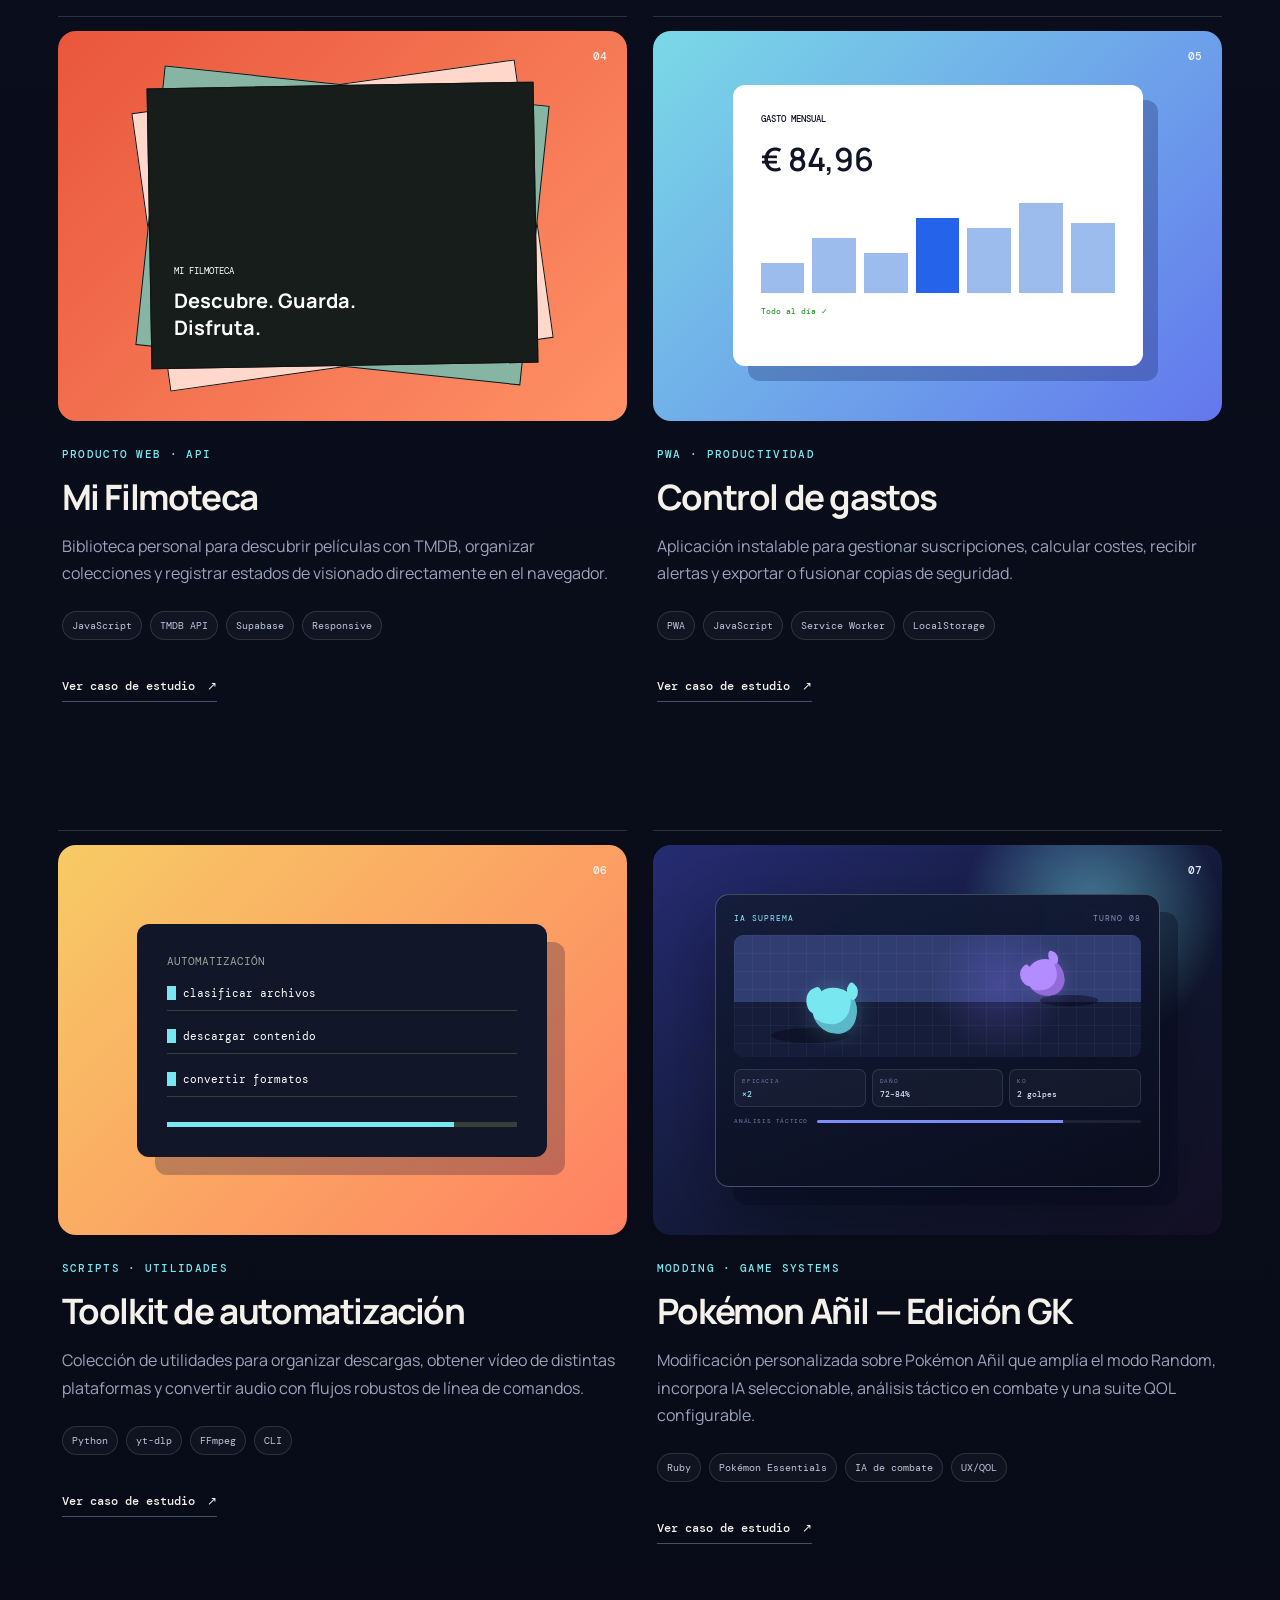
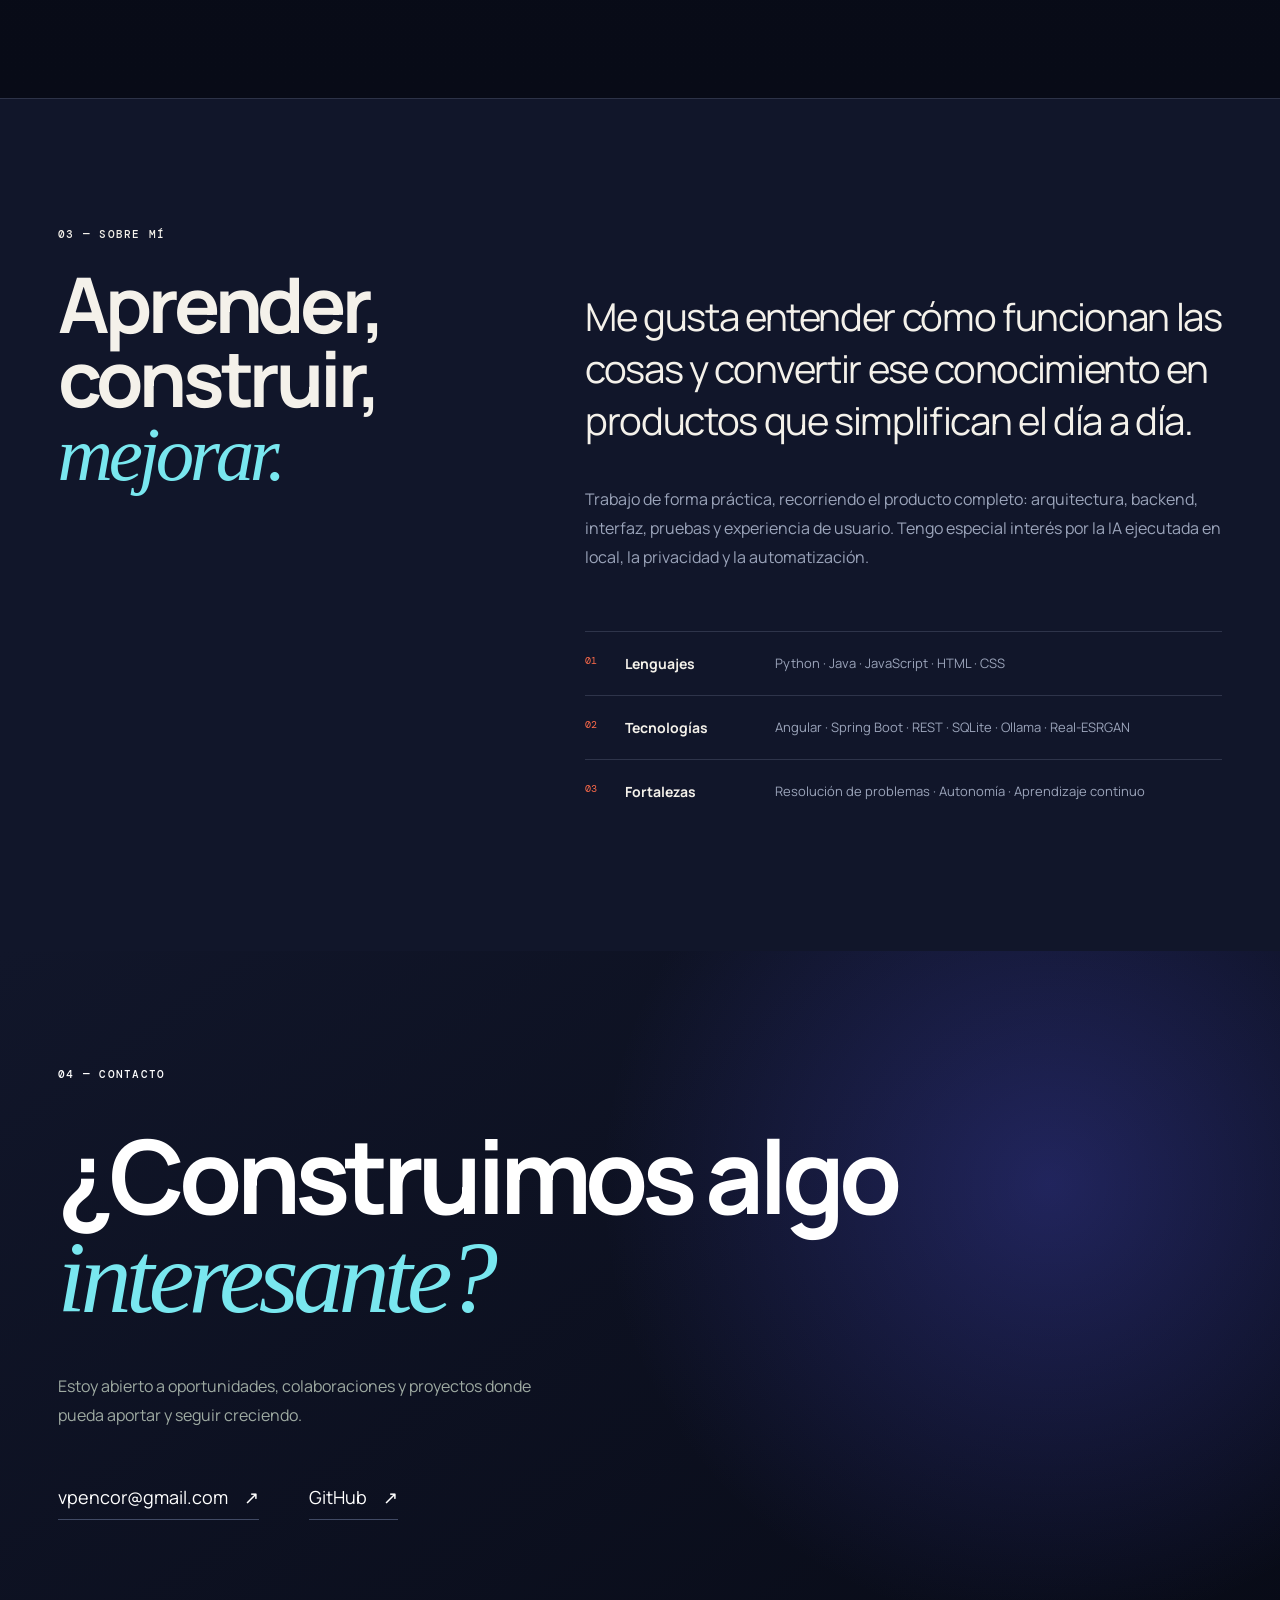
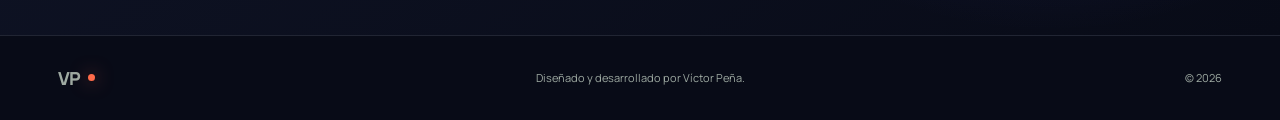
==== commit 49ec2801: "cambios" ====
--- a/index.html
+++ b/index.html
@@ -106,6 +106,19 @@
           <div class="project-art art-tools"><div class="tools-window"><span>AUTOMATIZACIÓN</span><p><i>✓</i> clasificar archivos</p><p><i>✓</i> descargar contenido</p><p><i>✓</i> convertir formatos</p><div class="progress"><b></b></div></div><span class="art-index">06</span></div>
           <div class="project-content"><p class="project-type">SCRIPTS · UTILIDADES</p><h3>Toolkit de automatización</h3><p>Colección de utilidades para organizar descargas, obtener vídeo de distintas plataformas y convertir audio con flujos robustos de línea de comandos.</p><ul class="tags"><li>Python</li><li>yt-dlp</li><li>FFmpeg</li><li>CLI</li></ul><a class="project-link" href="proyecto.html?id=toolkit">Ver caso de estudio <span>↗</span></a></div>
         </article>
+
+        <article class="project reveal">
+          <div class="project-art art-pokemon">
+            <div class="gk-battle">
+              <div class="gk-topline"><span>IA SUPREMA</span><b>TURNO 08</b></div>
+              <div class="gk-arena"><i class="gk-mon gk-player"></i><i class="gk-mon gk-rival"></i><span class="gk-floor floor-left"></span><span class="gk-floor floor-right"></span></div>
+              <div class="gk-status"><span><small>EFICACIA</small><b>×2</b></span><span><small>DAÑO</small><b>72–84%</b></span><span><small>KO</small><b>2 golpes</b></span></div>
+              <div class="gk-command"><span>ANÁLISIS TÁCTICO</span><i></i></div>
+            </div>
+            <span class="art-index">07</span>
+          </div>
+          <div class="project-content"><p class="project-type">MODDING · GAME SYSTEMS</p><h3>Pokémon Añil — Edición GK</h3><p>Modificación personalizada sobre Pokémon Añil que amplía el modo Random, incorpora IA seleccionable, análisis táctico en combate y una suite QOL configurable.</p><ul class="tags"><li>Ruby</li><li>Pokémon Essentials</li><li>IA de combate</li><li>UX/QOL</li></ul><a class="project-link" href="proyecto.html?id=pokemon-anil">Ver caso de estudio <span>↗</span></a></div>
+        </article>
       </div>
     </section>
 
--- a/dark.css
+++ b/dark.css
@@ -108,6 +108,30 @@
 .art-tools { background: linear-gradient(135deg, #f7cb65, #ff8062); }
 .tools-window { border-radius: 12px; background: #111628; box-shadow: 18px 18px 0 rgba(34,21,55,.28); }
 .tools-window i, .progress b { color: var(--mint); background: var(--mint); }
+.art-pokemon { background: radial-gradient(circle at 77% 18%, rgba(128,238,255,.5), transparent 24%), linear-gradient(145deg, #262c72, #10172f 62%, #141025); }
+.art-pokemon .art-index { color: #e9efff; }
+.gk-battle { width: 78%; height: 75%; padding: 18px; border: 1px solid rgba(196,221,255,.28); border-radius: 14px; background: linear-gradient(160deg, rgba(20,29,58,.97), rgba(9,13,28,.98)); box-shadow: 18px 18px 0 rgba(7,9,29,.38), 0 24px 65px rgba(0,0,0,.32); color: #eef3ff; font-family: var(--mono); }
+.gk-topline { display: flex; justify-content: space-between; align-items: center; color: #8eeeff; font-size: 8px; letter-spacing: .12em; }
+.gk-topline b { color: #8793bb; font-weight: 400; }
+.gk-arena { position: relative; height: 48%; margin: 12px 0; overflow: hidden; border-radius: 9px; background: radial-gradient(circle at 65% 40%, rgba(132,111,255,.25), transparent 25%), linear-gradient(#303d70 0 55%, #161d3a 55%); }
+.gk-arena::before { content: ''; position: absolute; inset: 0; background-image: linear-gradient(rgba(255,255,255,.035) 1px, transparent 1px), linear-gradient(90deg, rgba(255,255,255,.035) 1px, transparent 1px); background-size: 18px 18px; }
+.gk-mon { position: absolute; z-index: 2; width: 45px; height: 45px; border-radius: 48% 52% 43% 57%; transform: rotate(12deg); }
+.gk-mon::before, .gk-mon::after { content: ''; position: absolute; background: inherit; }
+.gk-mon::before { width: 19px; height: 24px; left: -8px; top: 5px; border-radius: 80% 20% 60% 40%; transform: rotate(-35deg); }
+.gk-mon::after { width: 14px; height: 14px; right: 2px; top: -7px; border-radius: 3px 12px 4px 12px; transform: rotate(26deg); }
+.gk-player { left: 19%; bottom: 20%; background: #78e7ef; box-shadow: inset -8px -8px 0 rgba(16,62,96,.28), 0 0 22px rgba(120,231,239,.25); }
+.gk-rival { right: 18%; top: 16%; background: #b38cff; box-shadow: inset -8px -8px 0 rgba(74,35,129,.3), 0 0 22px rgba(179,140,255,.24); transform: rotate(-10deg) scale(.82); }
+.gk-floor { position: absolute; z-index: 1; width: 78px; height: 15px; border-radius: 50%; background: rgba(6,10,24,.48); }
+.floor-left { left: 9%; bottom: 12%; }
+.floor-right { right: 8%; top: 47%; transform: scale(.75); }
+.gk-status { display: grid; grid-template-columns: repeat(3, 1fr); gap: 6px; }
+.gk-status > span { min-width: 0; padding: 7px; border: 1px solid rgba(180,198,239,.14); border-radius: 7px; background: rgba(255,255,255,.035); }
+.gk-status small { display: block; margin-bottom: 4px; color: #727eaa; font-size: 6px; letter-spacing: .1em; }
+.gk-status b { display: block; overflow: hidden; color: #dce7ff; font-size: 8px; font-weight: 500; white-space: nowrap; text-overflow: ellipsis; }
+.gk-status span:first-child b { color: #8eeeff; }
+.gk-command { display: flex; align-items: center; gap: 9px; margin-top: 10px; color: #7c88ad; font-size: 6px; letter-spacing: .1em; }
+.gk-command i { flex: 1; height: 3px; border-radius: 9px; background: linear-gradient(90deg, #7f8cff 76%, rgba(255,255,255,.08) 76%); }
+.case.indigo { --case-accent: #7f8cff; }
 
 .about { background: #11162a; border-top: 1px solid var(--line); }
 .skills > div { border-color: rgba(213,222,255,.15); }
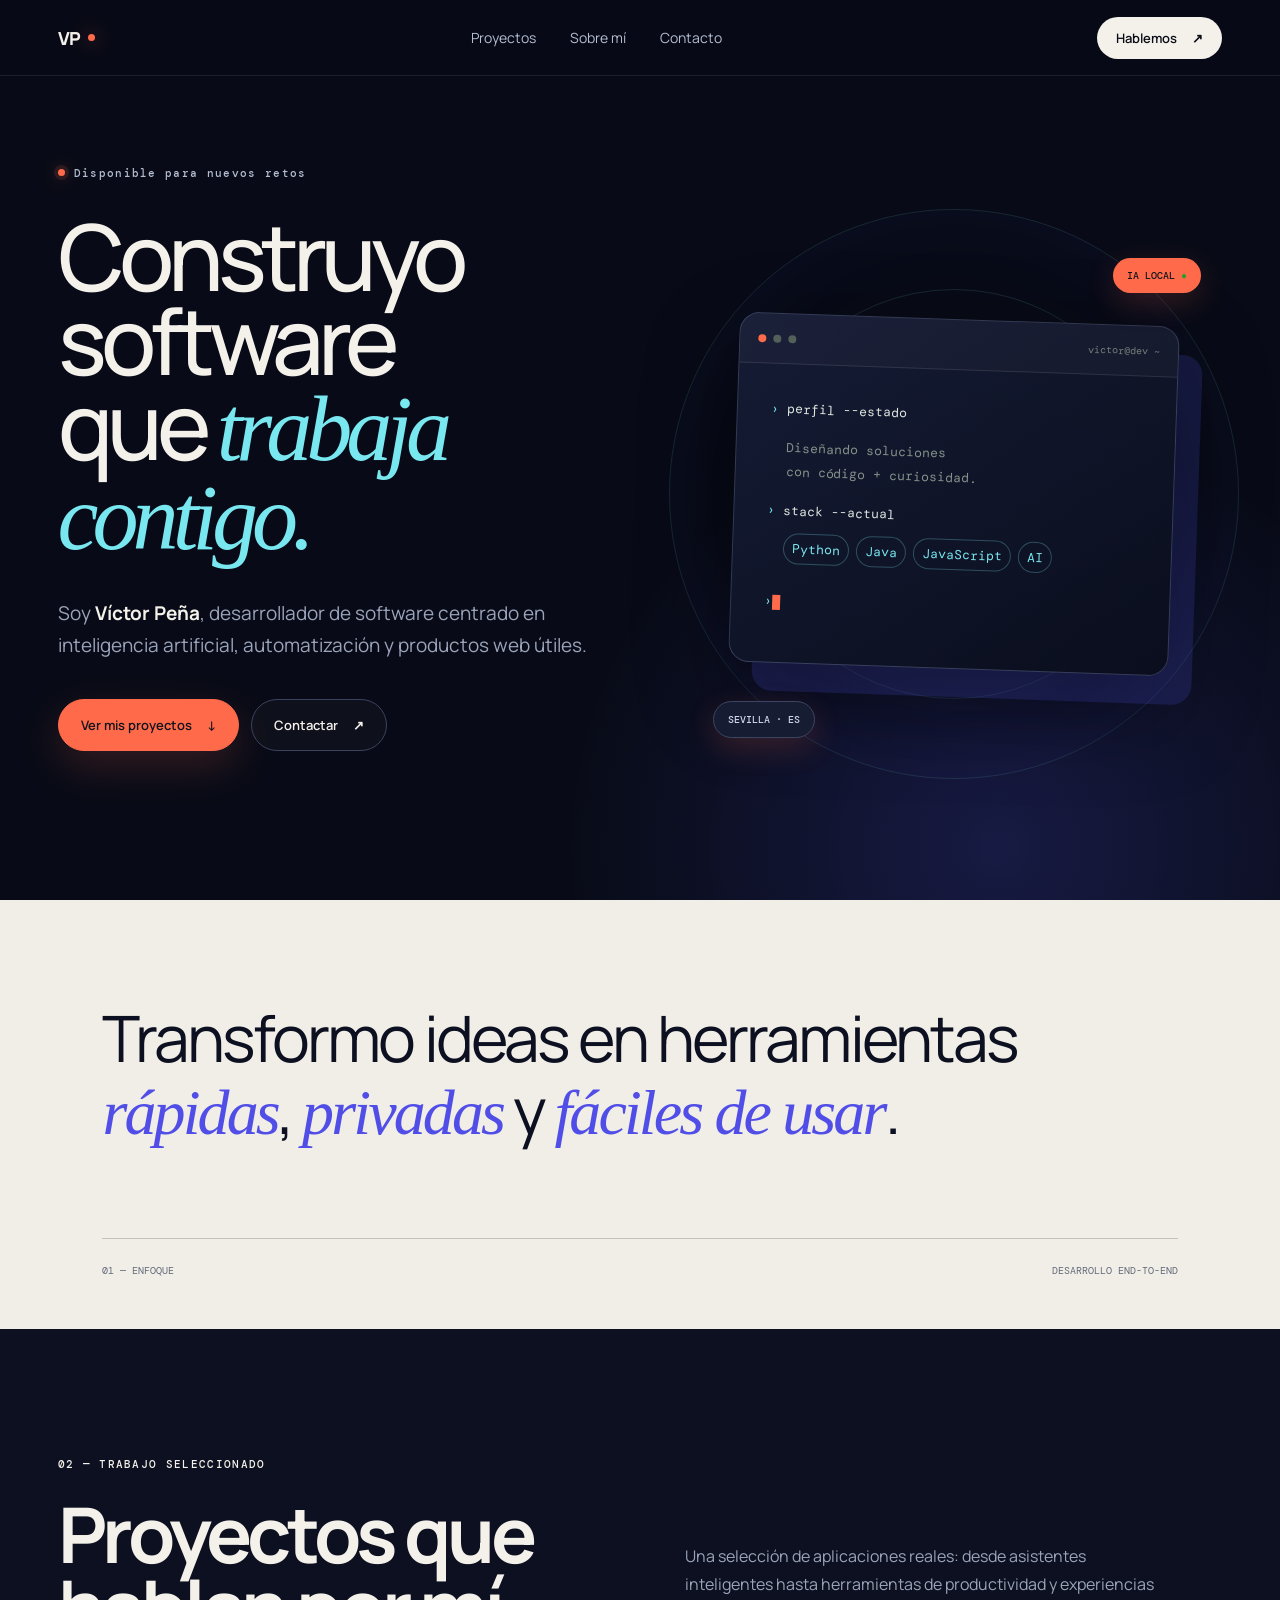
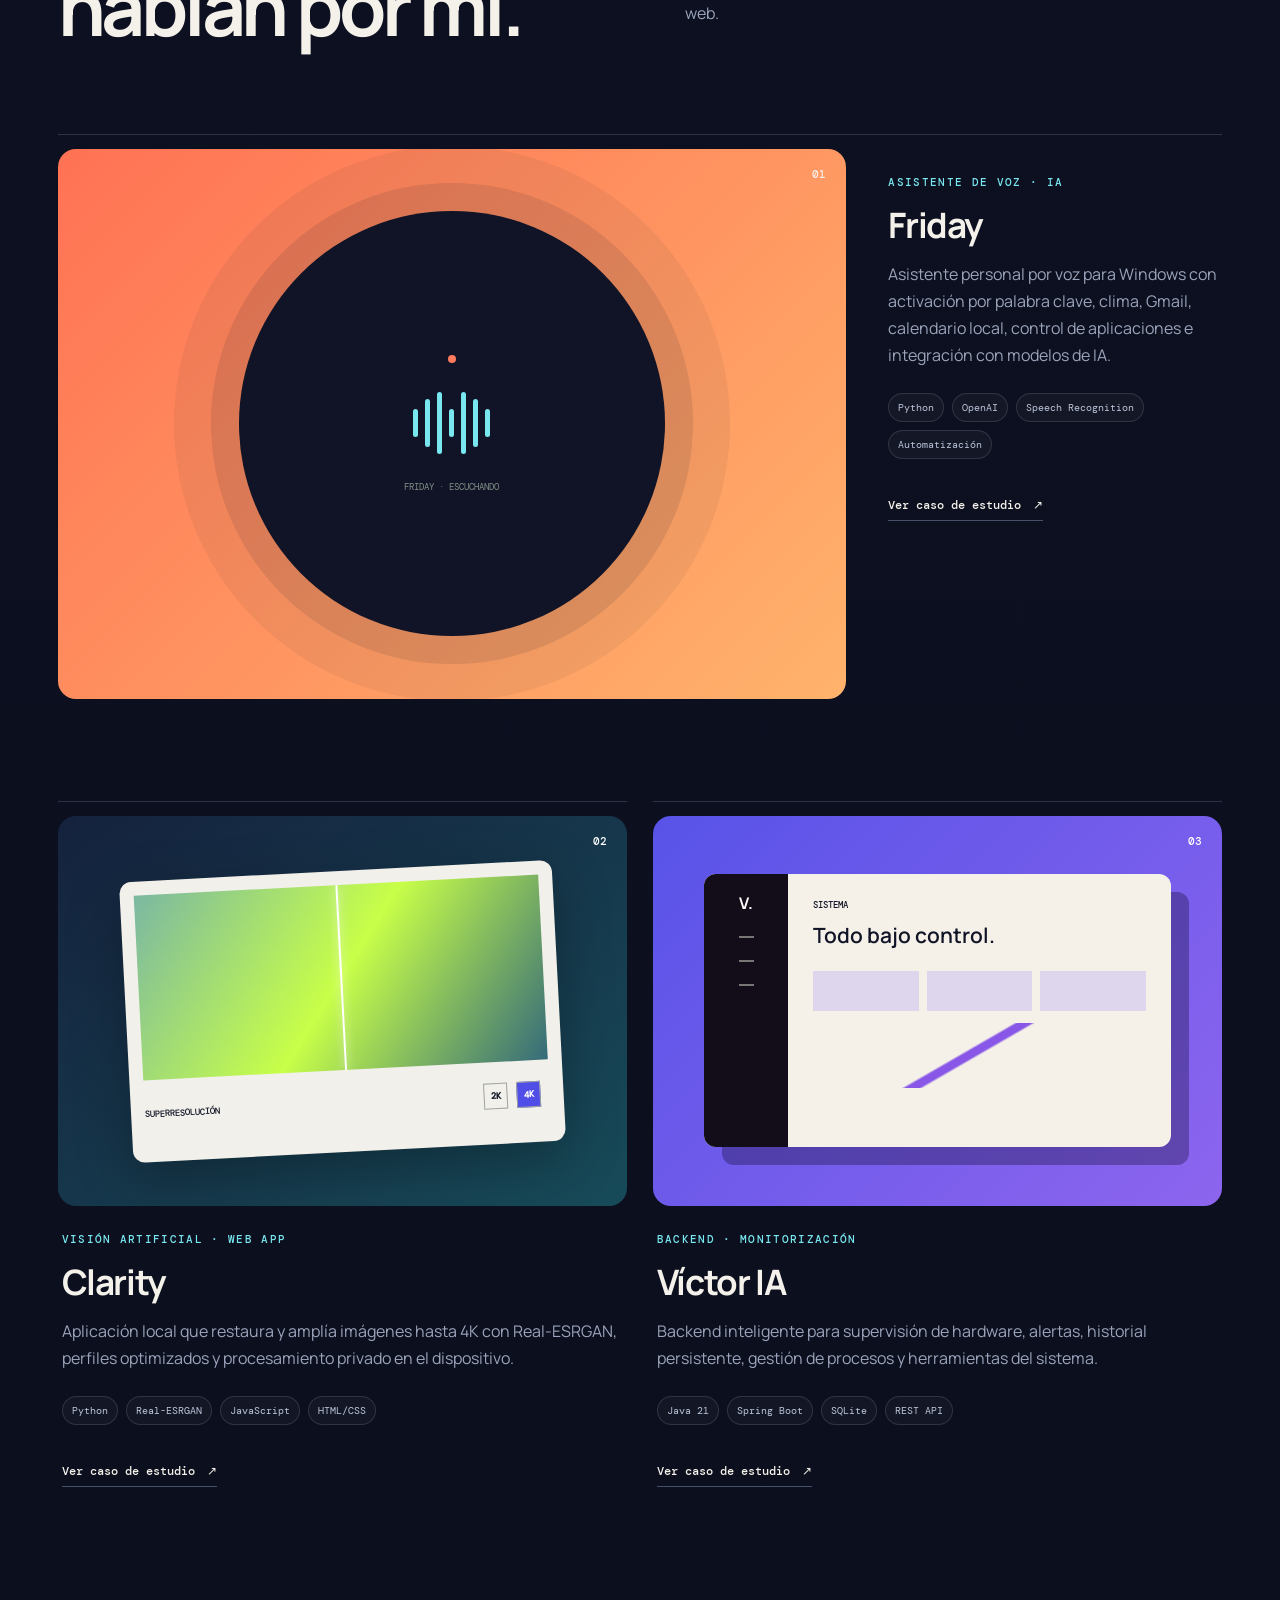
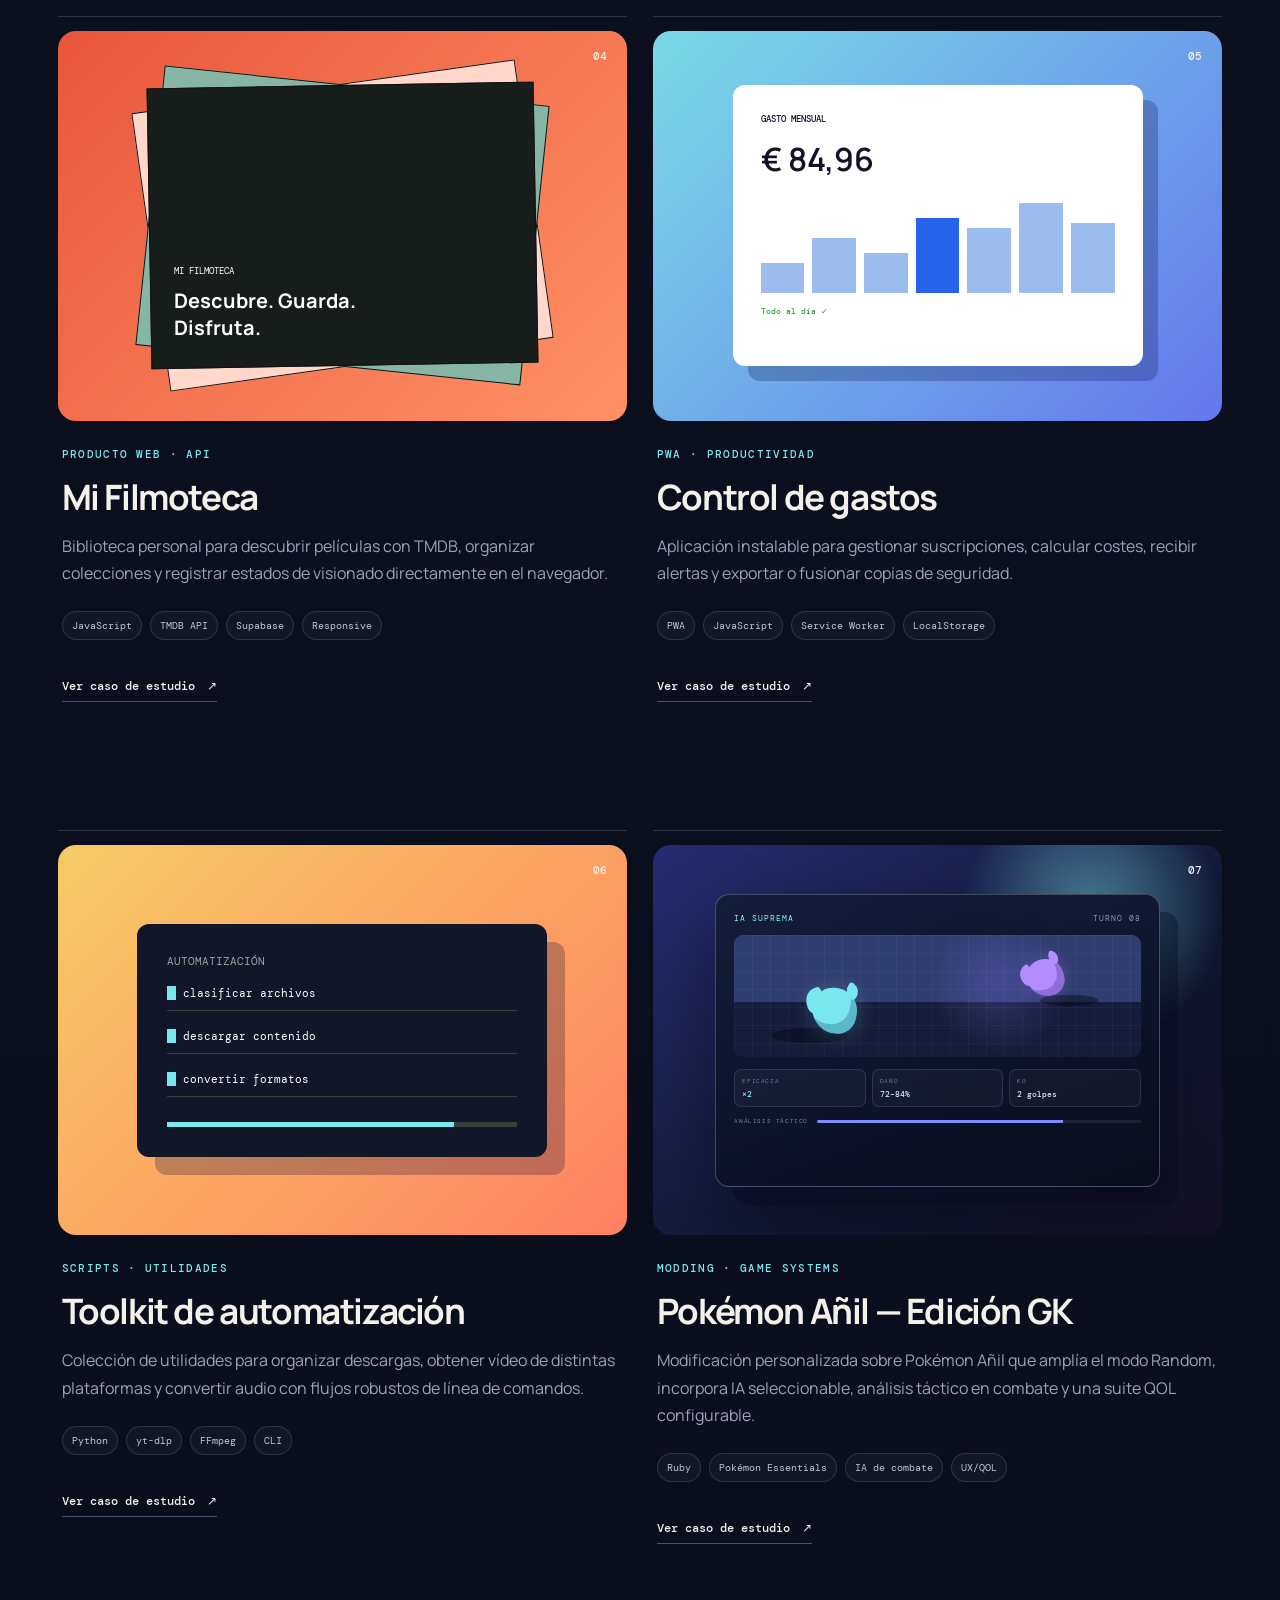
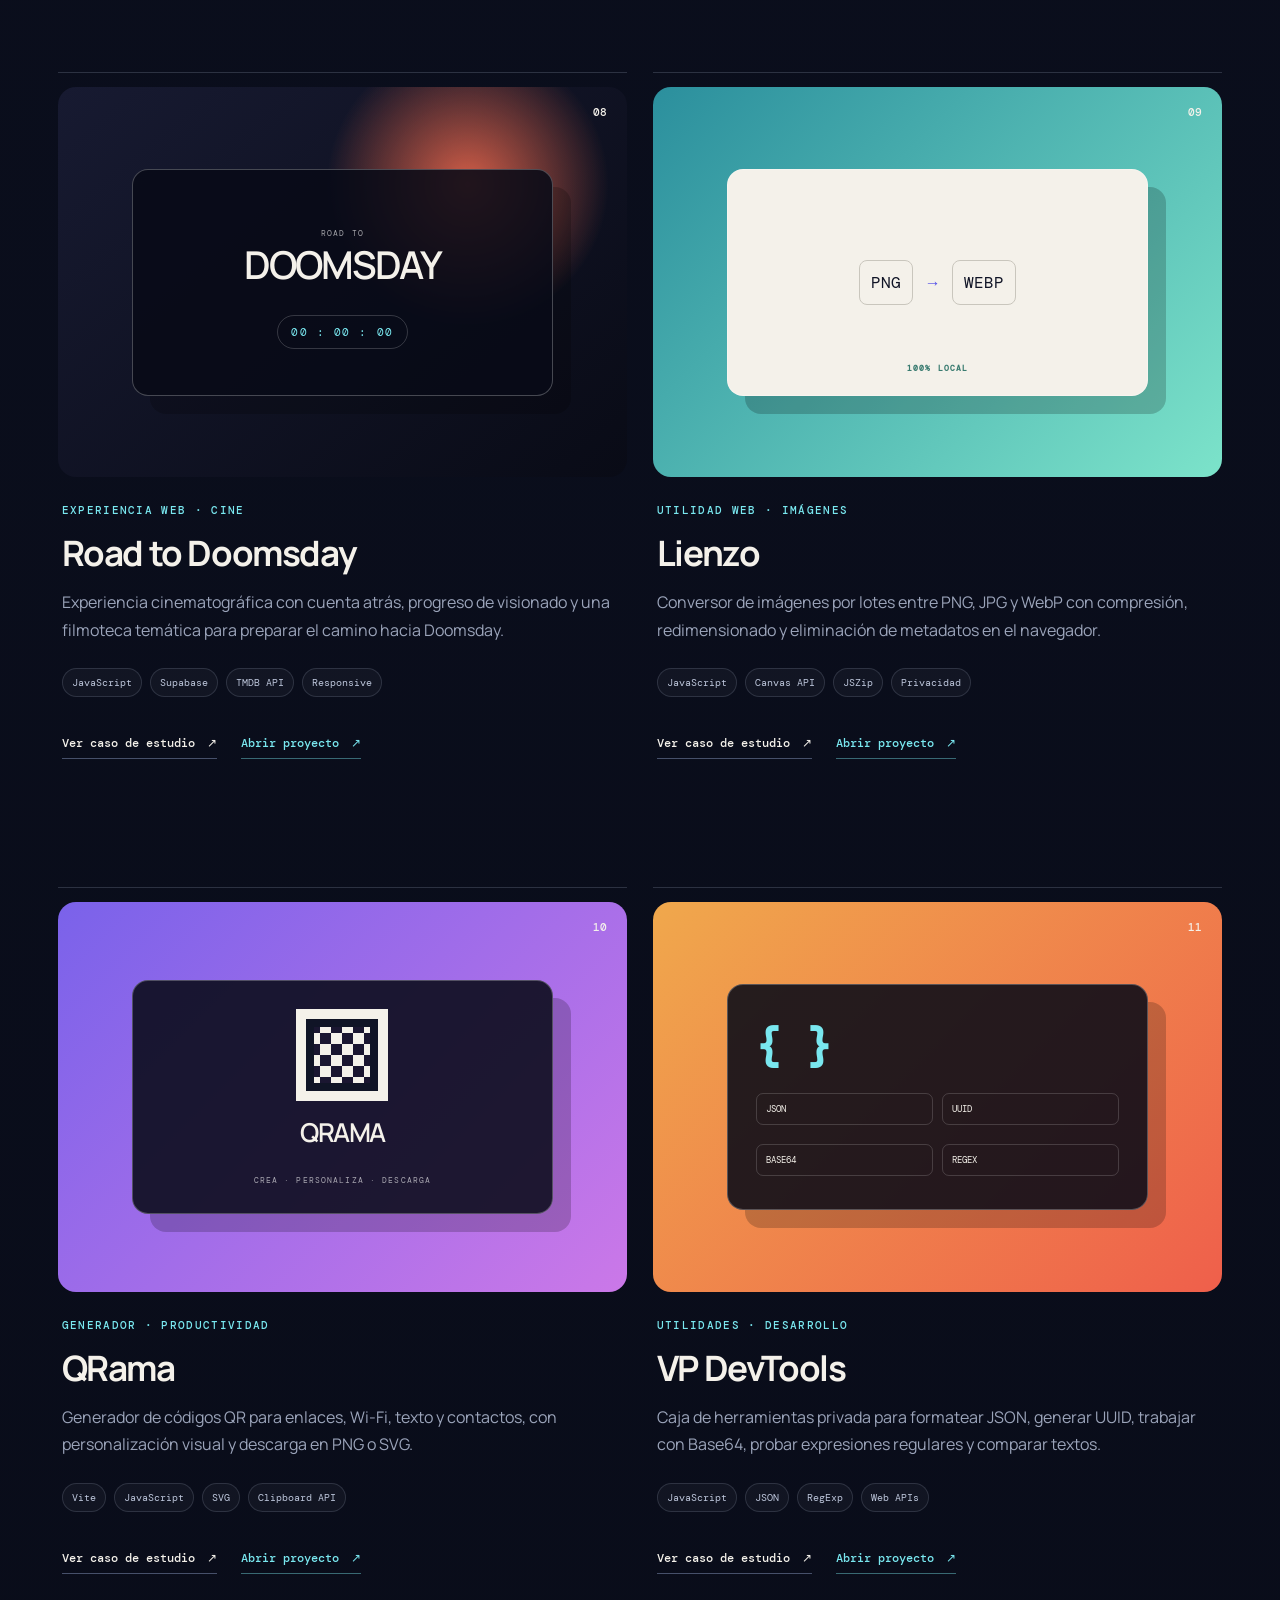
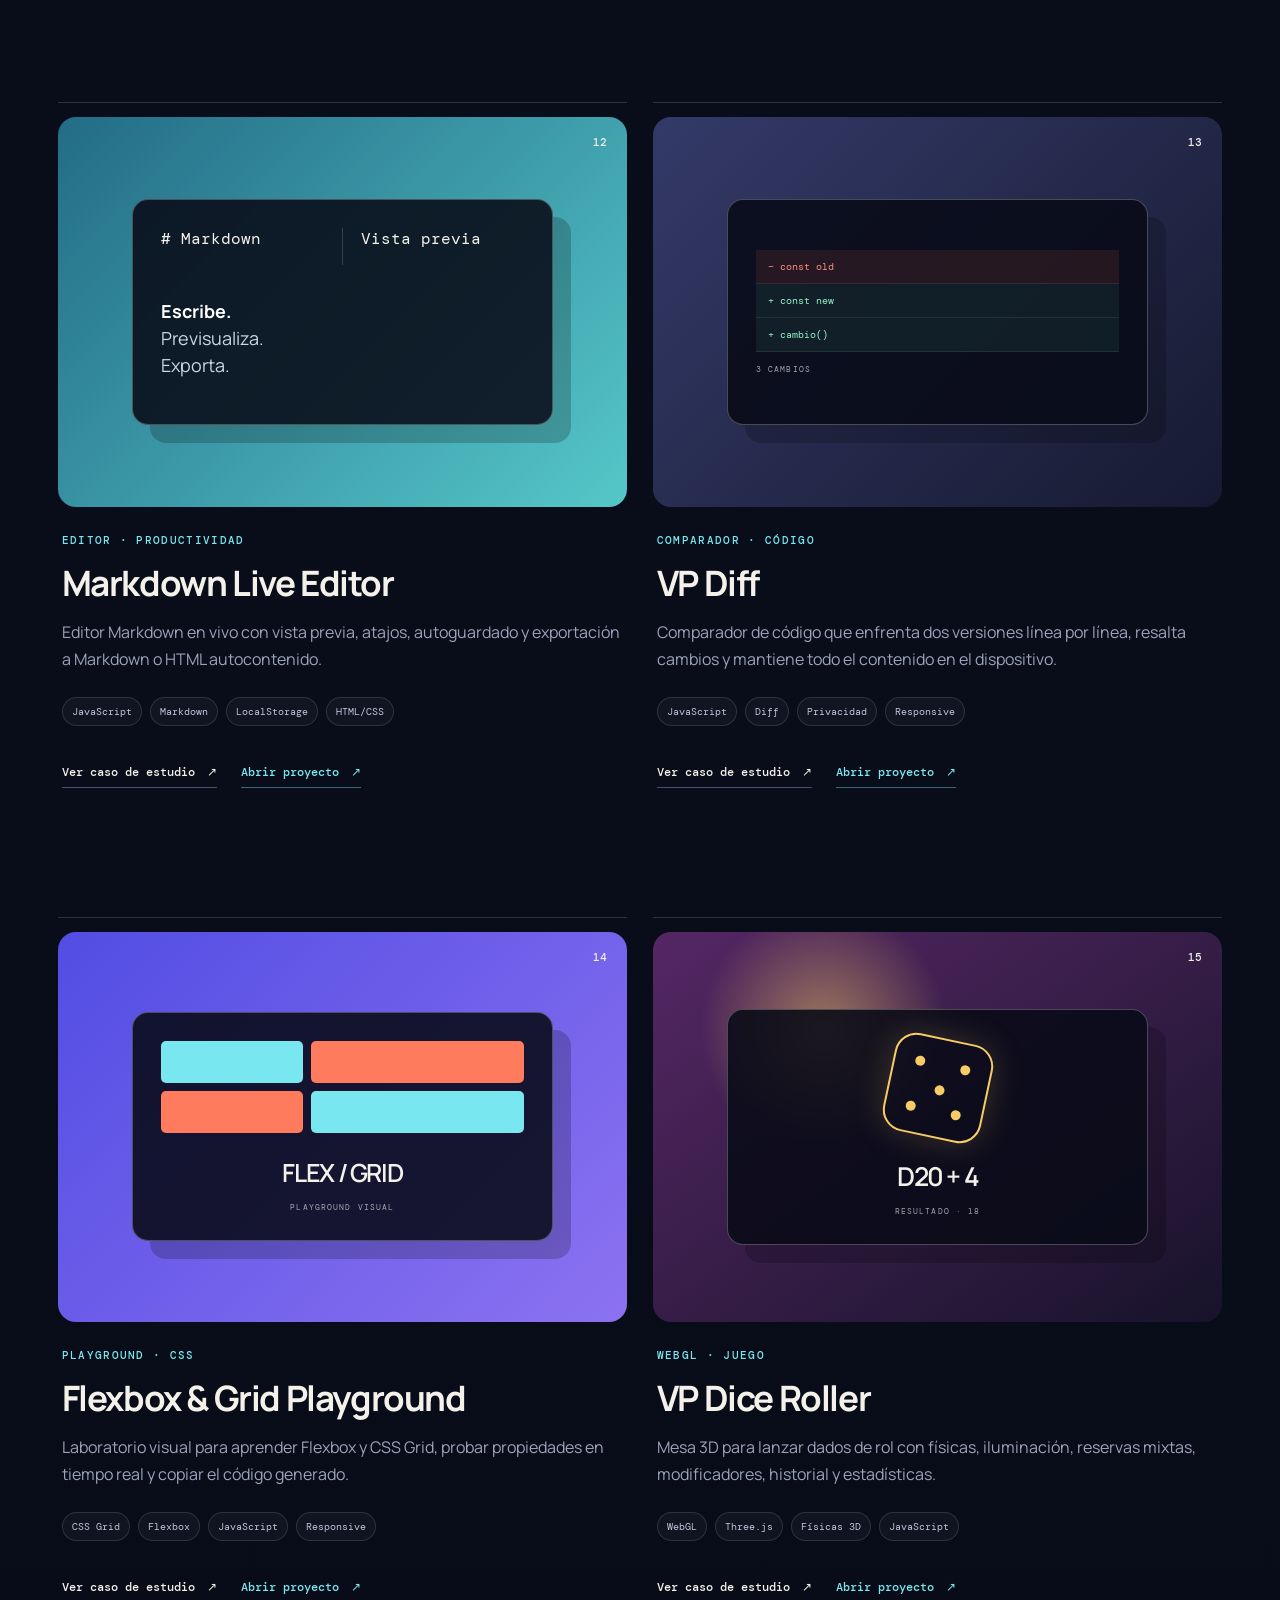
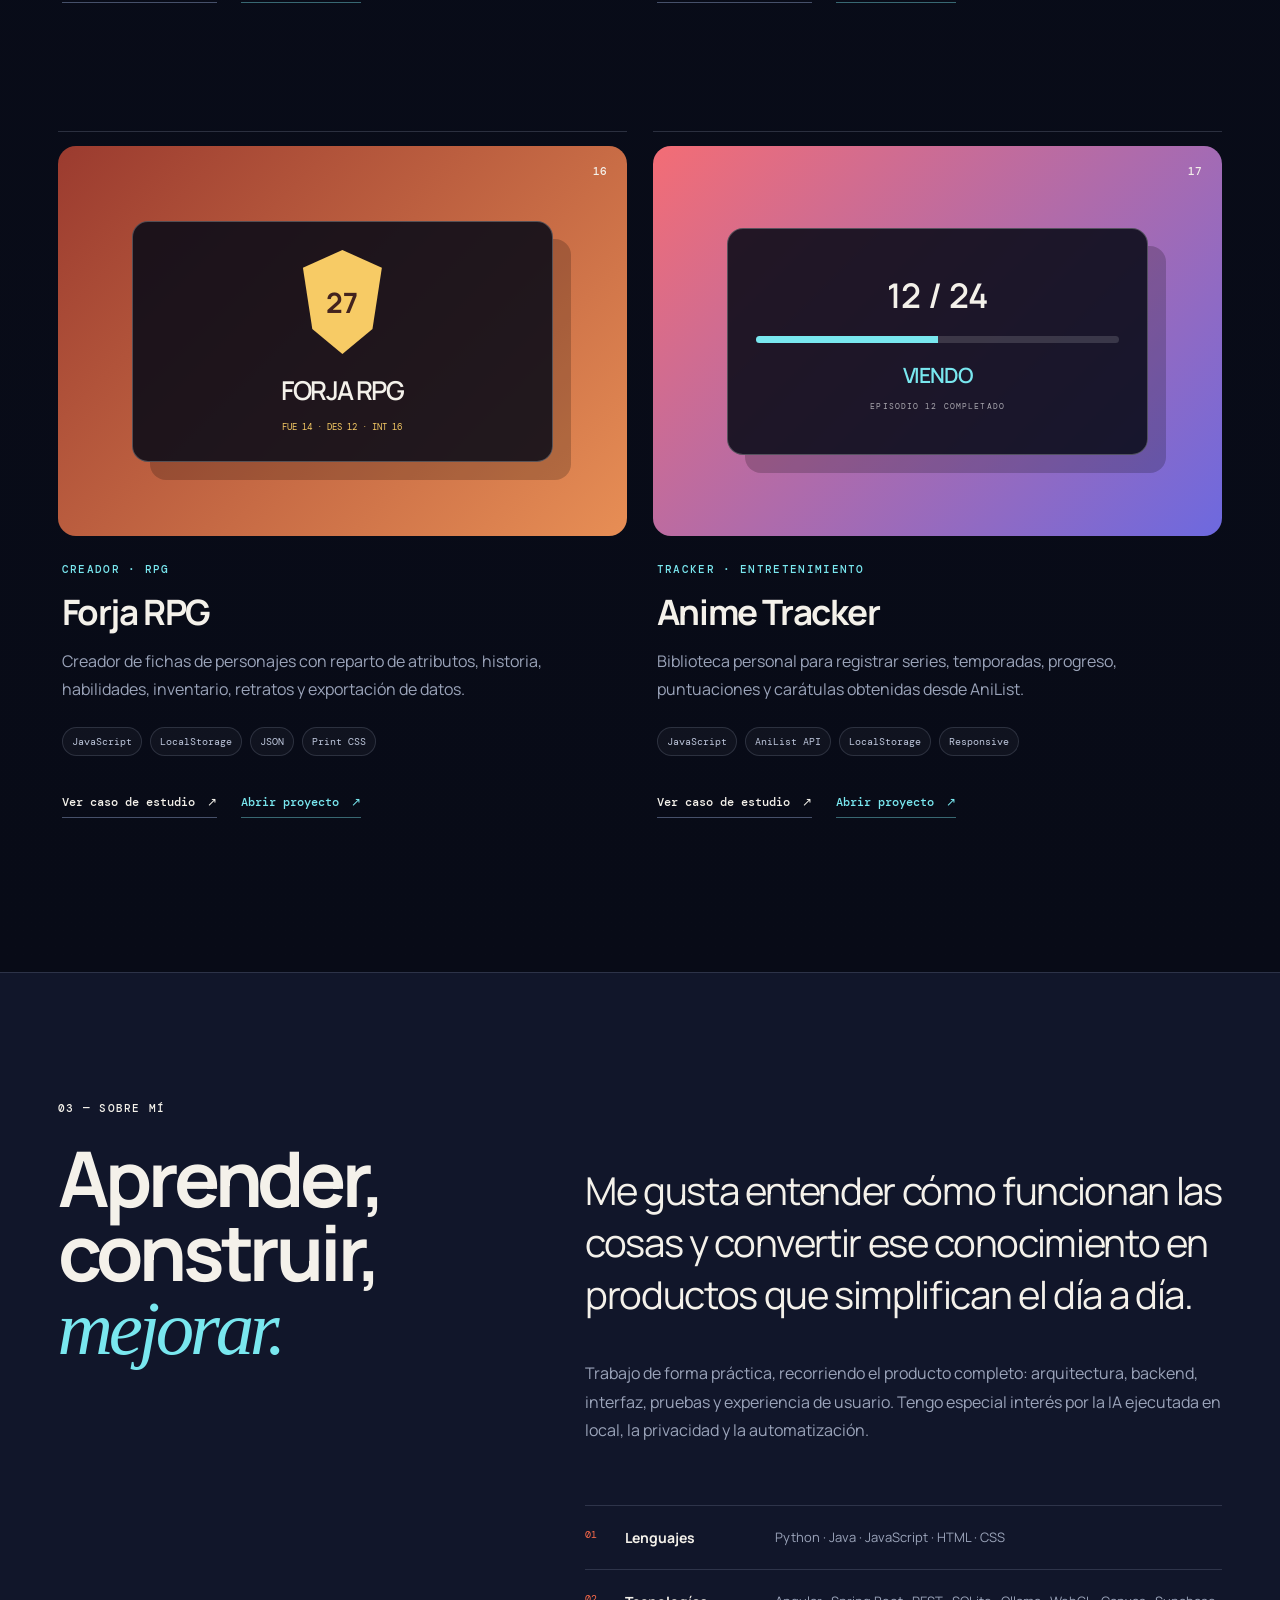
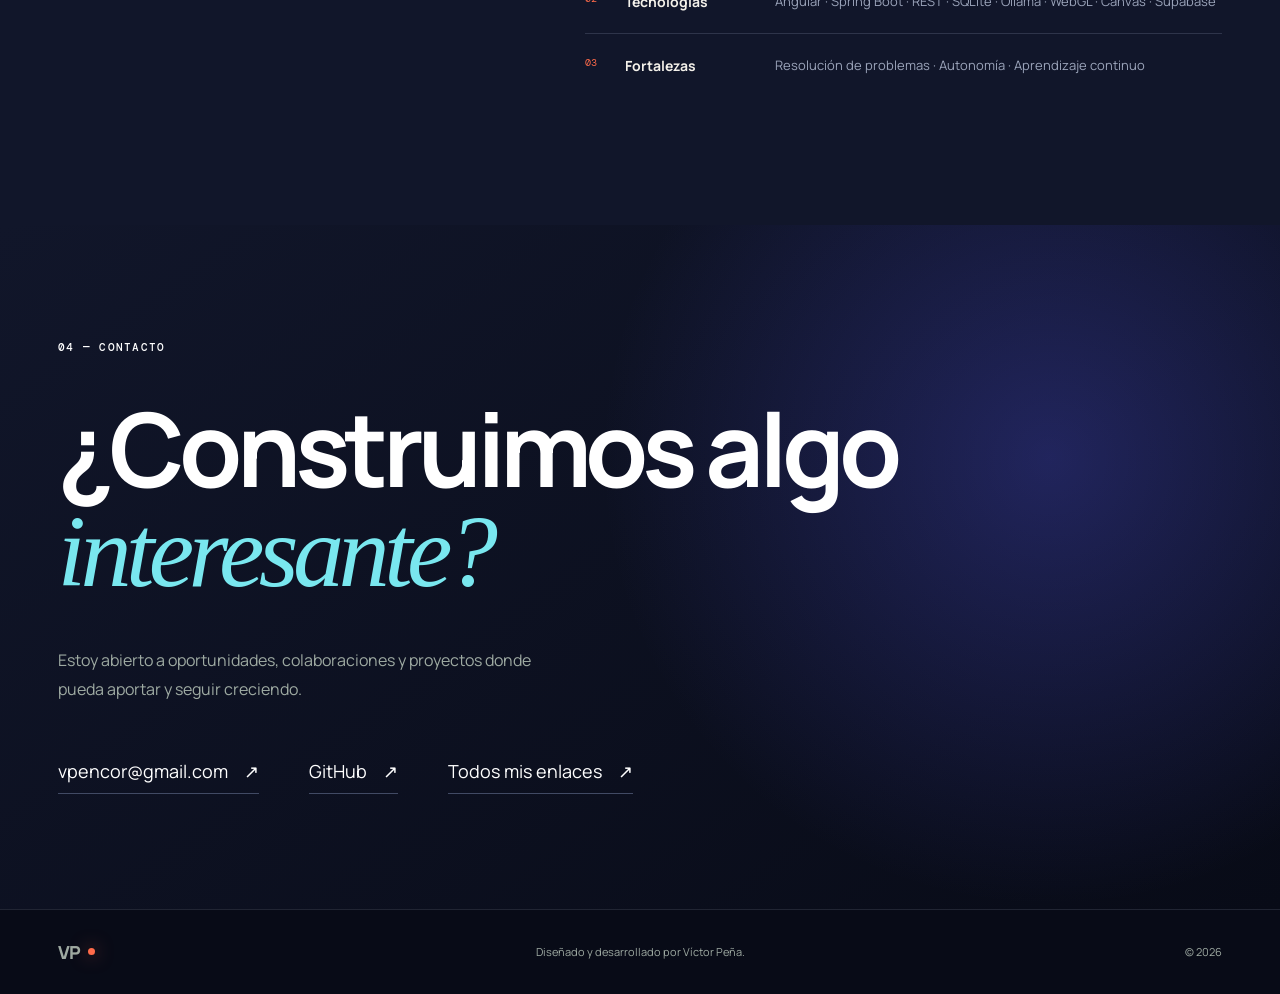
==== commit 22349d17: "Actualiza proyectos y enlaces del portfolio" ====
--- a/index.html
+++ b/index.html
@@ -119,6 +119,56 @@
           </div>
           <div class="project-content"><p class="project-type">MODDING · GAME SYSTEMS</p><h3>Pokémon Añil — Edición GK</h3><p>Modificación personalizada sobre Pokémon Añil que amplía el modo Random, incorpora IA seleccionable, análisis táctico en combate y una suite QOL configurable.</p><ul class="tags"><li>Ruby</li><li>Pokémon Essentials</li><li>IA de combate</li><li>UX/QOL</li></ul><a class="project-link" href="proyecto.html?id=pokemon-anil">Ver caso de estudio <span>↗</span></a></div>
         </article>
+
+        <article class="project reveal">
+          <div class="project-art art-road"><div class="product-preview"><small>ROAD TO</small><strong>DOOMSDAY</strong><span class="countdown">00 : 00 : 00</span></div><span class="art-index">08</span></div>
+          <div class="project-content"><p class="project-type">EXPERIENCIA WEB · CINE</p><h3>Road to Doomsday</h3><p>Experiencia cinematográfica con cuenta atrás, progreso de visionado y una filmoteca temática para preparar el camino hacia Doomsday.</p><ul class="tags"><li>JavaScript</li><li>Supabase</li><li>TMDB API</li><li>Responsive</li></ul><div class="project-actions"><a class="project-link" href="proyecto.html?id=road-to-doomsday">Ver caso de estudio <span>↗</span></a><a class="project-link project-link-live" href="https://victorjosecordero.github.io/road-to-doomsday/index.html" target="_blank" rel="noreferrer">Abrir proyecto <span>↗</span></a></div></div>
+        </article>
+
+        <article class="project reveal">
+          <div class="project-art art-lienzo"><div class="product-preview canvas-preview"><span>PNG</span><i>→</i><span>WEBP</span><b>100% LOCAL</b></div><span class="art-index">09</span></div>
+          <div class="project-content"><p class="project-type">UTILIDAD WEB · IMÁGENES</p><h3>Lienzo</h3><p>Conversor de imágenes por lotes entre PNG, JPG y WebP con compresión, redimensionado y eliminación de metadatos en el navegador.</p><ul class="tags"><li>JavaScript</li><li>Canvas API</li><li>JSZip</li><li>Privacidad</li></ul><div class="project-actions"><a class="project-link" href="proyecto.html?id=lienzo">Ver caso de estudio <span>↗</span></a><a class="project-link project-link-live" href="https://victorjosecordero.github.io/conversor-imagenes/" target="_blank" rel="noreferrer">Abrir proyecto <span>↗</span></a></div></div>
+        </article>
+
+        <article class="project reveal">
+          <div class="project-art art-qrama"><div class="product-preview qr-preview"><div class="qr-shape" aria-hidden="true"></div><strong>QRAMA</strong><small>CREA · PERSONALIZA · DESCARGA</small></div><span class="art-index">10</span></div>
+          <div class="project-content"><p class="project-type">GENERADOR · PRODUCTIVIDAD</p><h3>QRama</h3><p>Generador de códigos QR para enlaces, Wi-Fi, texto y contactos, con personalización visual y descarga en PNG o SVG.</p><ul class="tags"><li>Vite</li><li>JavaScript</li><li>SVG</li><li>Clipboard API</li></ul><div class="project-actions"><a class="project-link" href="proyecto.html?id=qrama">Ver caso de estudio <span>↗</span></a><a class="project-link project-link-live" href="https://victorjosecordero.github.io/generador-codigos-qr/" target="_blank" rel="noreferrer">Abrir proyecto <span>↗</span></a></div></div>
+        </article>
+
+        <article class="project reveal">
+          <div class="project-art art-devtools"><div class="product-preview devtools-preview"><b>{ }</b><span>JSON</span><span>UUID</span><span>BASE64</span><span>REGEX</span></div><span class="art-index">11</span></div>
+          <div class="project-content"><p class="project-type">UTILIDADES · DESARROLLO</p><h3>VP DevTools</h3><p>Caja de herramientas privada para formatear JSON, generar UUID, trabajar con Base64, probar expresiones regulares y comparar textos.</p><ul class="tags"><li>JavaScript</li><li>JSON</li><li>RegExp</li><li>Web APIs</li></ul><div class="project-actions"><a class="project-link" href="proyecto.html?id=vp-devtools">Ver caso de estudio <span>↗</span></a><a class="project-link project-link-live" href="https://victorjosecordero.github.io/vp-devtools/" target="_blank" rel="noreferrer">Abrir proyecto <span>↗</span></a></div></div>
+        </article>
+
+        <article class="project reveal">
+          <div class="project-art art-markdown"><div class="product-preview editor-preview"><span># Markdown</span><i></i><span>Vista previa</span><p><b>Escribe.</b><br>Previsualiza.<br>Exporta.</p></div><span class="art-index">12</span></div>
+          <div class="project-content"><p class="project-type">EDITOR · PRODUCTIVIDAD</p><h3>Markdown Live Editor</h3><p>Editor Markdown en vivo con vista previa, atajos, autoguardado y exportación a Markdown o HTML autocontenido.</p><ul class="tags"><li>JavaScript</li><li>Markdown</li><li>LocalStorage</li><li>HTML/CSS</li></ul><div class="project-actions"><a class="project-link" href="proyecto.html?id=markdown-editor">Ver caso de estudio <span>↗</span></a><a class="project-link project-link-live" href="https://victorjosecordero.github.io/markdown-live-editor/" target="_blank" rel="noreferrer">Abrir proyecto <span>↗</span></a></div></div>
+        </article>
+
+        <article class="project reveal">
+          <div class="project-art art-diff"><div class="product-preview diff-preview"><span>− const old</span><span>+ const new</span><span>+ cambio()</span><small>3 CAMBIOS</small></div><span class="art-index">13</span></div>
+          <div class="project-content"><p class="project-type">COMPARADOR · CÓDIGO</p><h3>VP Diff</h3><p>Comparador de código que enfrenta dos versiones línea por línea, resalta cambios y mantiene todo el contenido en el dispositivo.</p><ul class="tags"><li>JavaScript</li><li>Diff</li><li>Privacidad</li><li>Responsive</li></ul><div class="project-actions"><a class="project-link" href="proyecto.html?id=vp-diff">Ver caso de estudio <span>↗</span></a><a class="project-link project-link-live" href="https://victorjosecordero.github.io/comparadorDeCodigo/" target="_blank" rel="noreferrer">Abrir proyecto <span>↗</span></a></div></div>
+        </article>
+
+        <article class="project reveal">
+          <div class="project-art art-layout"><div class="product-preview layout-preview"><div><i></i><i></i><i></i><i></i></div><strong>FLEX / GRID</strong><small>PLAYGROUND VISUAL</small></div><span class="art-index">14</span></div>
+          <div class="project-content"><p class="project-type">PLAYGROUND · CSS</p><h3>Flexbox &amp; Grid Playground</h3><p>Laboratorio visual para aprender Flexbox y CSS Grid, probar propiedades en tiempo real y copiar el código generado.</p><ul class="tags"><li>CSS Grid</li><li>Flexbox</li><li>JavaScript</li><li>Responsive</li></ul><div class="project-actions"><a class="project-link" href="proyecto.html?id=layout-playground">Ver caso de estudio <span>↗</span></a><a class="project-link project-link-live" href="https://victorjosecordero.github.io/flexbox-grid-playground/" target="_blank" rel="noreferrer">Abrir proyecto <span>↗</span></a></div></div>
+        </article>
+
+        <article class="project reveal">
+          <div class="project-art art-dice"><div class="product-preview dice-preview"><div class="die"><i></i><i></i><i></i><i></i><i></i></div><strong>D20 + 4</strong><small>RESULTADO · 18</small></div><span class="art-index">15</span></div>
+          <div class="project-content"><p class="project-type">WEBGL · JUEGO</p><h3>VP Dice Roller</h3><p>Mesa 3D para lanzar dados de rol con físicas, iluminación, reservas mixtas, modificadores, historial y estadísticas.</p><ul class="tags"><li>WebGL</li><li>Three.js</li><li>Físicas 3D</li><li>JavaScript</li></ul><div class="project-actions"><a class="project-link" href="proyecto.html?id=dice-roller">Ver caso de estudio <span>↗</span></a><a class="project-link project-link-live" href="https://victorjosecordero.github.io/RollAndDice/" target="_blank" rel="noreferrer">Abrir proyecto <span>↗</span></a></div></div>
+        </article>
+
+        <article class="project reveal">
+          <div class="project-art art-forja"><div class="product-preview rpg-preview"><div class="shield">27</div><strong>FORJA RPG</strong><span>FUE 14 · DES 12 · INT 16</span></div><span class="art-index">16</span></div>
+          <div class="project-content"><p class="project-type">CREADOR · RPG</p><h3>Forja RPG</h3><p>Creador de fichas de personajes con reparto de atributos, historia, habilidades, inventario, retratos y exportación de datos.</p><ul class="tags"><li>JavaScript</li><li>LocalStorage</li><li>JSON</li><li>Print CSS</li></ul><div class="project-actions"><a class="project-link" href="proyecto.html?id=forja-rpg">Ver caso de estudio <span>↗</span></a><a class="project-link project-link-live" href="https://victorjosecordero.github.io/creador-personajes-rpg/" target="_blank" rel="noreferrer">Abrir proyecto <span>↗</span></a></div></div>
+        </article>
+
+        <article class="project reveal">
+          <div class="project-art art-anime"><div class="product-preview anime-preview"><span>12 / 24</span><div><i></i></div><strong>VIENDO</strong><small>EPISODIO 12 COMPLETADO</small></div><span class="art-index">17</span></div>
+          <div class="project-content"><p class="project-type">TRACKER · ENTRETENIMIENTO</p><h3>Anime Tracker</h3><p>Biblioteca personal para registrar series, temporadas, progreso, puntuaciones y carátulas obtenidas desde AniList.</p><ul class="tags"><li>JavaScript</li><li>AniList API</li><li>LocalStorage</li><li>Responsive</li></ul><div class="project-actions"><a class="project-link" href="proyecto.html?id=anime-tracker">Ver caso de estudio <span>↗</span></a><a class="project-link project-link-live" href="https://victorjosecordero.github.io/animeTracker/" target="_blank" rel="noreferrer">Abrir proyecto <span>↗</span></a></div></div>
+        </article>
       </div>
     </section>
 
@@ -129,7 +179,7 @@
         <p>Trabajo de forma práctica, recorriendo el producto completo: arquitectura, backend, interfaz, pruebas y experiencia de usuario. Tengo especial interés por la IA ejecutada en local, la privacidad y la automatización.</p>
         <div class="skills">
           <div><span>01</span><b>Lenguajes</b><p>Python · Java · JavaScript · HTML · CSS</p></div>
-          <div><span>02</span><b>Tecnologías</b><p>Angular · Spring Boot · REST · SQLite · Ollama · Real-ESRGAN</p></div>
+          <div><span>02</span><b>Tecnologías</b><p>Angular · Spring Boot · REST · SQLite · Ollama · WebGL · Canvas · Supabase</p></div>
           <div><span>03</span><b>Fortalezas</b><p>Resolución de problemas · Autonomía · Aprendizaje continuo</p></div>
         </div>
       </div>
@@ -142,6 +192,7 @@
       <div class="contact-links">
         <a href="mailto:vpencor@gmail.com">vpencor@gmail.com <span>↗</span></a>
         <a href="https://github.com/Victorjosecordero" target="_blank" rel="noreferrer">GitHub <span>↗</span></a>
+        <a href="https://bio.site/VictorJPC" target="_blank" rel="noreferrer">Todos mis enlaces <span>↗</span></a>
       </div>
     </section>
   </main>
--- a/dark.css
+++ b/dark.css
@@ -154,3 +154,18 @@
 .project-link{display:inline-flex;align-items:center;gap:12px;margin-top:22px;padding-bottom:7px;border-bottom:1px solid #46506a;font:500 12px var(--mono);color:#f4f1ea;transition:color .25s,border-color .25s}.project-link:hover{color:var(--mint);border-color:var(--mint)}.project-link span{transition:transform .25s}.project-link:hover span{transform:translate(3px,-3px)}
 .case-page{background:#080b17}.case-header{position:relative}.back-link{font:500 12px var(--mono);color:#aeb8ce}.case{--case-accent:#ff6b4a}.case.cyan{--case-accent:#79e7ef}.case.violet{--case-accent:#8d65ee}.case.gold{--case-accent:#f7cb65}.case-hero{min-height:74vh;display:flex;flex-direction:column;justify-content:flex-end;padding:9vw 7vw 7vw;background:radial-gradient(circle at 78% 25%,color-mix(in srgb,var(--case-accent) 27%,transparent),transparent 27rem)}.case-hero .project-type{color:var(--case-accent)}.case-hero h1{font-size:clamp(76px,14vw,210px);font-weight:500;line-height:.8;letter-spacing:-.075em;margin:28px 0 45px}.case-lead{max-width:760px;font-size:clamp(20px,2.4vw,34px);line-height:1.4;color:#c4ccdc}.case-tags{display:flex;flex-wrap:wrap;gap:8px;margin-top:25px}.case-tags span{padding:8px 12px;border:1px solid #39435d;border-radius:999px;font:400 10px var(--mono);color:#b9c2d5}.case-marquee{overflow:hidden;padding:22px 0;background:var(--case-accent);color:#0a0d18;white-space:nowrap}.case-marquee span{font:500 14px var(--mono);letter-spacing:.12em;word-spacing:2em}.case-intro{display:grid;grid-template-columns:1fr 3fr;gap:5vw;padding:9vw 7vw;border-bottom:1px solid var(--line)}.case-intro>p:last-child{font-size:clamp(27px,4vw,55px);line-height:1.25;letter-spacing:-.04em}.case-label{font:500 10px var(--mono);letter-spacing:.14em;color:var(--case-accent)}.case-columns{display:grid;grid-template-columns:1fr 1fr;gap:2px;background:var(--line)}.case-columns>div{padding:8vw 7vw;background:#0d1120}.case-columns h2{font-size:clamp(28px,3vw,44px);line-height:1.12;letter-spacing:-.04em;margin:30px 0}.case-columns div>p:last-child{color:var(--muted);line-height:1.85}.case-features{display:grid;grid-template-columns:1fr 1fr;gap:8vw;padding:9vw 7vw;background:#f0eee7;color:#0c1020}.case-features h2{font-size:clamp(45px,6vw,82px);letter-spacing:-.055em}.case-features ol{list-style:none;padding:0;margin:0}.case-features li{display:flex;gap:18px;padding:22px 0;border-top:1px solid rgba(12,16,32,.2);font-size:17px}.case-features li span{color:#514ee8}.case-learning{padding:10vw 12vw;background:linear-gradient(135deg,#171d35,#0b0f1e)}.case-learning blockquote{max-width:1000px;margin:40px 0 0;font-family:Georgia,serif;font-size:clamp(32px,5vw,70px);line-height:1.2;color:#e9e7e1}.case-navigation{display:flex;justify-content:space-between;padding:35px 7vw;background:#080b17}.case-navigation a{font:500 12px var(--mono);color:#c5cddd}.case-navigation a:hover{color:var(--case-accent)}
 @media(max-width:700px){.back-link{display:none}.case-hero{min-height:65vh;padding:90px 20px 55px}.case-hero h1{font-size:72px;margin-bottom:30px}.case-intro,.case-columns,.case-features{grid-template-columns:1fr}.case-intro,.case-features{padding:70px 20px}.case-columns>div{padding:70px 20px}.case-learning{padding:80px 20px}.case-navigation{padding:28px 20px;gap:25px}.case-navigation a{text-align:right}.case-navigation a:first-child{text-align:left}}
+
+/* Tarjetas de los proyectos publicados */
+.project-actions{display:flex;flex-wrap:wrap;gap:12px 24px;align-items:center}.project-link-live{color:var(--mint);border-color:rgba(121,231,239,.42)}
+.product-preview{position:relative;width:74%;min-height:58%;display:flex;align-items:center;justify-content:center;flex-direction:column;padding:28px;border:1px solid rgba(255,255,255,.25);border-radius:16px;background:rgba(8,11,23,.88);box-shadow:18px 18px 0 rgba(0,0,0,.2);color:#f4f1ea;font-family:var(--mono);text-align:center}.product-preview strong{font:600 clamp(24px,3vw,45px) var(--sans);letter-spacing:-.055em}.product-preview small{margin-top:12px;color:rgba(255,255,255,.62);font-size:8px;letter-spacing:.14em}.product-preview .countdown{margin-top:24px;padding:9px 13px;border:1px solid rgba(255,255,255,.18);border-radius:999px;color:var(--mint);font-size:11px;letter-spacing:.14em}
+.art-road{background:radial-gradient(circle at 72% 25%,rgba(255,111,80,.82),transparent 28%),linear-gradient(140deg,#171a31,#090b16)}.art-lienzo{background:linear-gradient(135deg,#2b8f9d,#7ce3ca)}.canvas-preview{flex-direction:row;gap:15px;background:#f4f1ea;color:#101426}.canvas-preview span{padding:11px;border:1px solid #c9c6bd;border-radius:8px}.canvas-preview i{color:#5653e8;font-style:normal}.canvas-preview b{position:absolute;bottom:22px;font-size:8px;letter-spacing:.14em;color:#397b70}
+.art-qrama{background:linear-gradient(135deg,#7a62ea,#cb78e8)}.qr-preview{gap:13px}.qr-shape{width:92px;height:92px;border:10px solid #f4f1ea;background:repeating-conic-gradient(#f4f1ea 0 25%,transparent 0 50%) 50%/22px 22px;box-shadow:inset 0 0 0 8px #101426}.qr-preview strong{font-size:26px}
+.art-devtools{background:linear-gradient(135deg,#f0a84c,#ef5f4b)}.devtools-preview{display:grid;grid-template-columns:repeat(2,1fr);gap:9px;text-align:left}.devtools-preview b{grid-column:1/-1;color:var(--mint);font-size:42px}.devtools-preview span{padding:9px;border:1px solid rgba(255,255,255,.16);border-radius:7px;font-size:9px}
+.art-markdown{background:linear-gradient(135deg,#236c86,#55c7c9)}.editor-preview{display:grid;grid-template-columns:1fr 1px 1fr;gap:18px;align-items:start;text-align:left}.editor-preview>i{height:100%;background:rgba(255,255,255,.16)}.editor-preview p{grid-column:1/-1;margin:15px 0 0;font:400 18px/1.5 var(--sans);color:#cbd5e4}.editor-preview p b{color:#fff}
+.art-diff{background:linear-gradient(135deg,#343a68,#161a31)}.diff-preview{align-items:stretch;text-align:left}.diff-preview span{padding:10px 12px;border-bottom:1px solid rgba(255,255,255,.08);font-size:10px}.diff-preview span:first-child{color:#ff8d80;background:rgba(255,107,74,.1)}.diff-preview span:nth-child(2),.diff-preview span:nth-child(3){color:#8ff1c8;background:rgba(92,224,164,.08)}
+.art-layout{background:linear-gradient(135deg,#524de3,#8c72f1)}.layout-preview>div{width:100%;display:grid;grid-template-columns:1fr 1.5fr;gap:8px;margin-bottom:22px}.layout-preview i{display:block;height:42px;border-radius:5px;background:#79e7ef}.layout-preview i:nth-child(2),.layout-preview i:nth-child(3){background:#ff7b5d}.layout-preview strong{font-size:25px}
+.art-dice{background:radial-gradient(circle at 30% 25%,rgba(255,211,102,.48),transparent 25%),linear-gradient(145deg,#552764,#17132a)}.die{position:relative;width:100px;height:100px;margin-bottom:20px;border:2px solid #f7cb65;border-radius:22px;transform:rotate(12deg);box-shadow:0 0 35px rgba(247,203,101,.2)}.die i{position:absolute;width:10px;height:10px;border-radius:50%;background:#f7cb65}.die i:nth-child(1){top:20px;left:20px}.die i:nth-child(2){top:20px;right:20px}.die i:nth-child(3){top:45px;left:45px}.die i:nth-child(4){bottom:20px;left:20px}.die i:nth-child(5){right:20px;bottom:20px}.dice-preview strong{font-size:26px}
+.art-forja{background:linear-gradient(135deg,#9b3b2f,#e78e55)}.shield{display:grid;place-items:center;width:94px;height:104px;margin-bottom:18px;background:#f7cb65;color:#43231e;font:700 28px var(--sans);clip-path:polygon(50% 0,92% 17%,82% 76%,50% 100%,18% 76%,8% 17%)}.rpg-preview strong{font-size:26px}.rpg-preview>span{margin-top:13px;font-size:9px;color:#f7cb65}
+.art-anime{background:linear-gradient(135deg,#f36d75,#6d69df)}.anime-preview>span{font:600 34px var(--sans)}.anime-preview>div{width:100%;height:7px;margin:18px 0;border-radius:99px;background:rgba(255,255,255,.14);overflow:hidden}.anime-preview>div i{display:block;width:50%;height:100%;background:var(--mint)}.anime-preview strong{font-size:21px;color:var(--mint)}
+.case-live-link{align-self:flex-start;display:inline-flex;gap:12px;margin-top:28px;padding:13px 18px;border:1px solid var(--case-accent);border-radius:999px;color:var(--case-accent);font:500 11px var(--mono);transition:background .25s,color .25s,transform .25s}.case-live-link:hover{background:var(--case-accent);color:#0b0e18;transform:translateY(-2px)}
+@media(max-width:600px){.product-preview{width:80%;padding:22px}.project-actions{gap:8px 18px}.project-link{font-size:10px}.canvas-preview{gap:8px}.canvas-preview span{padding:8px}.contact-links{align-items:flex-start}.contact-links a{width:100%}}
